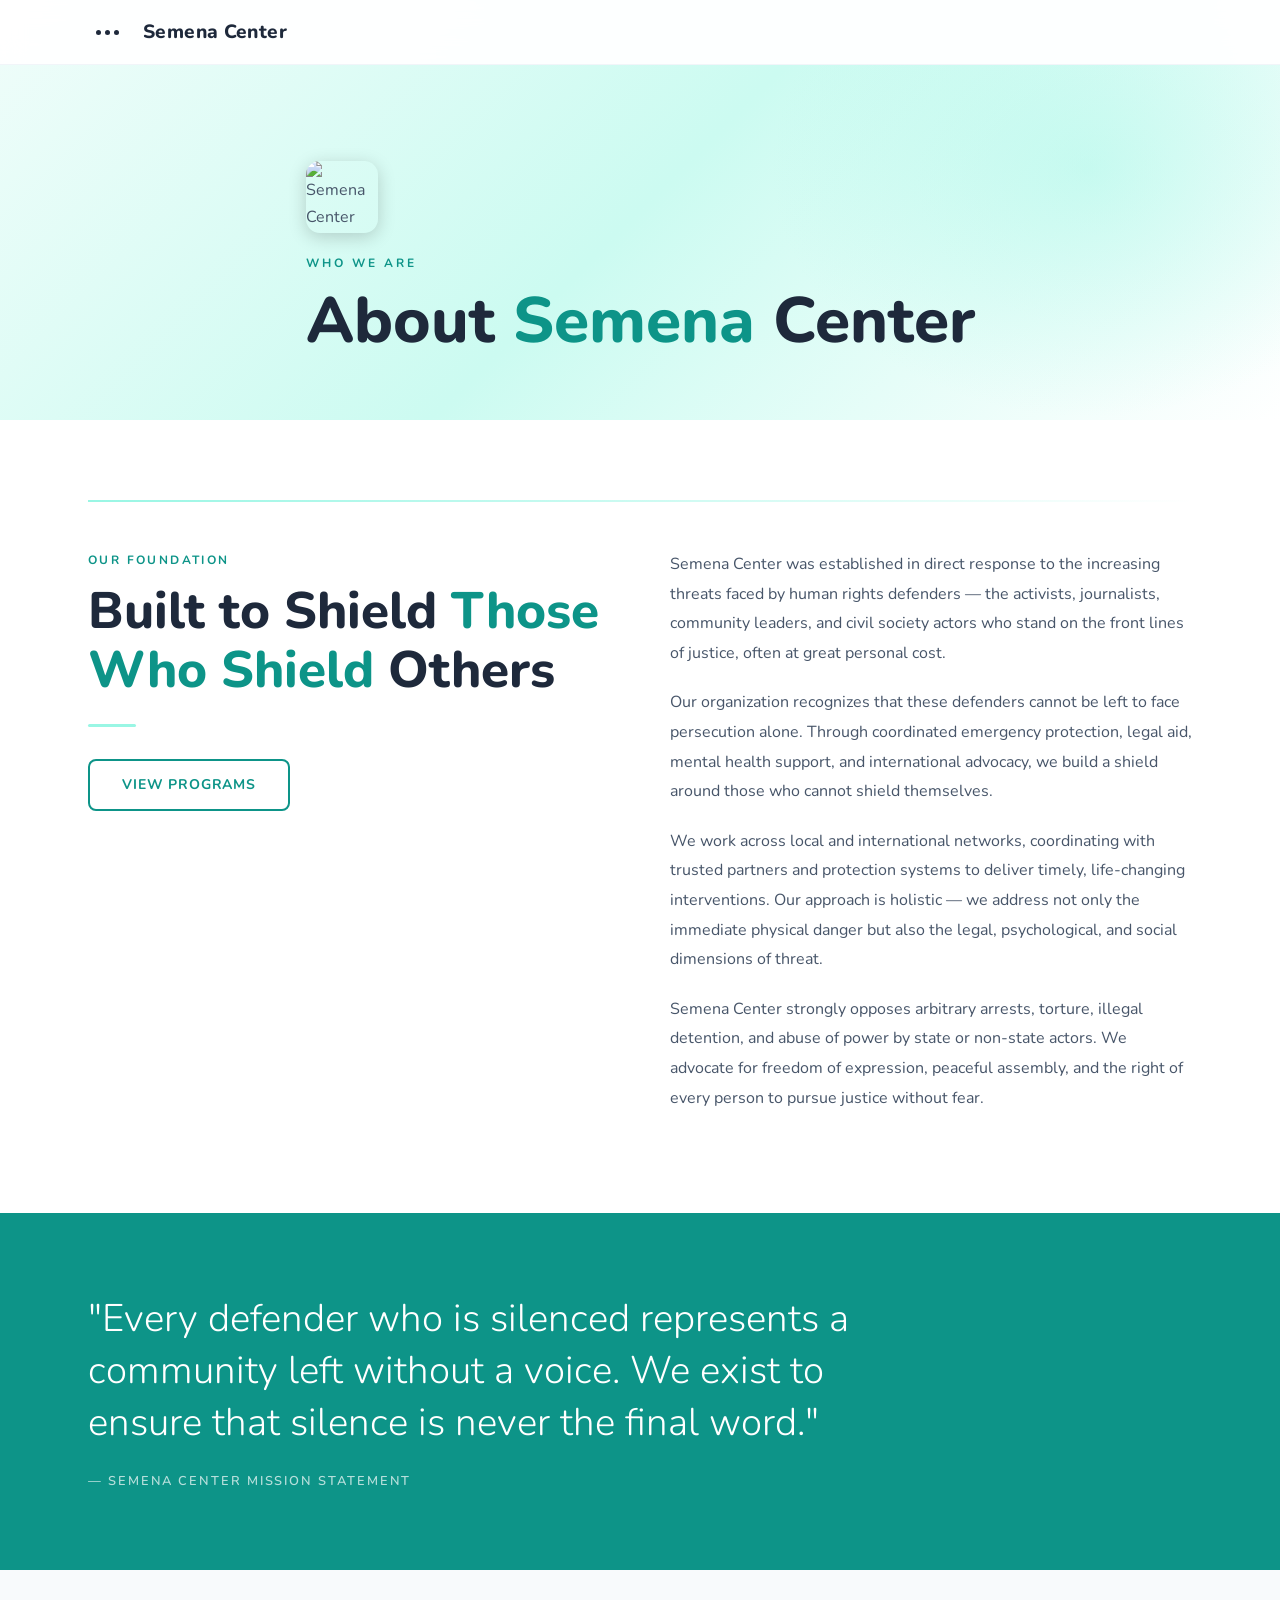
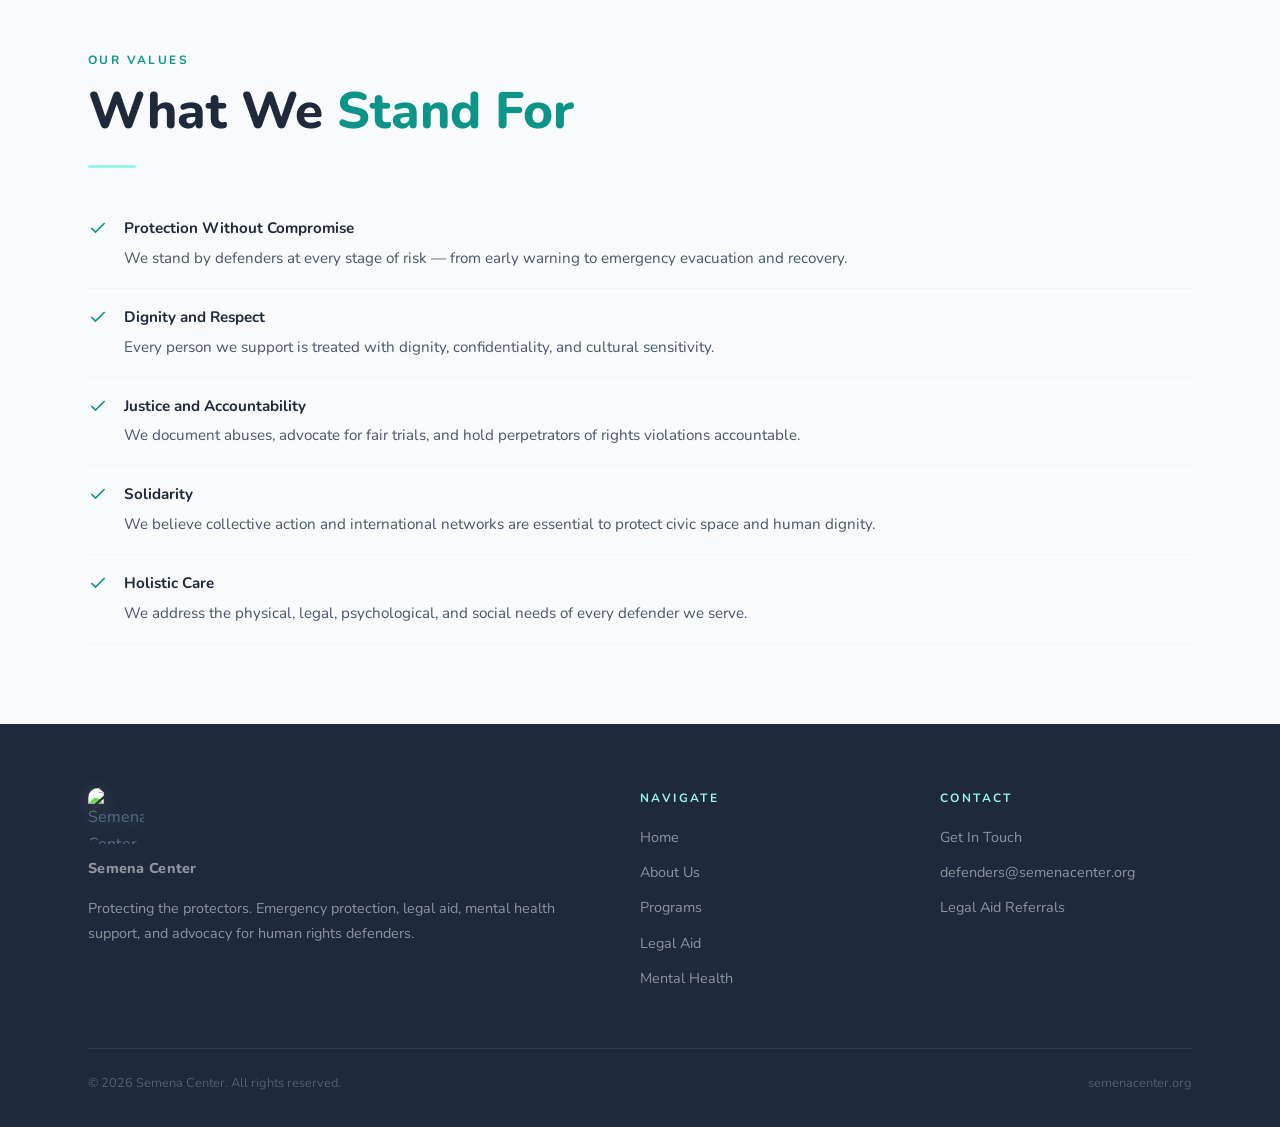
==== about.html @ 400e8d73 "Update about.html" ====
<!DOCTYPE html>
<html lang="en">
<head>
<meta charset="UTF-8">
<link rel="icon" type="image/png" href="https://i.imgur.com/BKlu14l.png">
<meta property="og:image" content="https://i.imgur.com/2WWdj3t.jpeg">
<meta property="og:image:width" content="1200">
<meta property="og:image:height" content="630">
<meta property="og:title" content="About Us — Semena Center">
<meta property="og:description" content="Learn about Semena Center's mission to protect human rights defenders through emergency response, legal aid, and advocacy.">
<meta name="twitter:card" content="summary_large_image">
<meta name="twitter:image" content="https://i.imgur.com/2WWdj3t.jpeg">
<meta name="viewport" content="width=device-width, initial-scale=1.0">
<title>About Us — Semena Center</title>
<meta name="description" content="Learn about Semena Center's mission to protect human rights defenders through emergency response, legal aid, and advocacy.">
<link rel="preconnect" href="https://fonts.googleapis.com">
<link rel="preconnect" href="https://fonts.gstatic.com" crossorigin>
<link href="https://fonts.googleapis.com/css2?family=Nunito:wght@300;400;500;600;700;800&display=swap" rel="stylesheet">
<style>
/* ========================================
   SEMENA CENTER — White & Aqua Theme
   Minimalist NGO Design
   ======================================== */

/* VARIABLES */
:root {
  --aqua: #0D9488;
  --aqua-light: #CCFBF1;
  --aqua-50: #F0FDFA;
  --aqua-100: #CCFBF1;
  --aqua-200: #99F6E4;
  --aqua-600: #0D9488;
  --aqua-700: #0F766E;
  --aqua-800: #115E59;
  --green: #059669;
  --text-dark: #1E293B;
  --text-body: #475569;
  --text-muted: #94A3B8;
  --white: #FFFFFF;
  --bg-light: #F8FAFC;
  --bg-section: #F1F5F9;
  --border: #E2E8F0;
  --border-light: #F1F5F9;
  --shadow-sm: 0 1px 2px rgba(0,0,0,0.05);
  --shadow-md: 0 4px 6px -1px rgba(0,0,0,0.07), 0 2px 4px -2px rgba(0,0,0,0.05);
  --shadow-lg: 0 10px 15px -3px rgba(0,0,0,0.08), 0 4px 6px -4px rgba(0,0,0,0.05);
  --radius: 12px;
  --radius-lg: 16px;
  --max-width: 1200px;
}

/* RESET */
*, *::before, *::after { margin: 0; padding: 0; box-sizing: border-box; }
html { scroll-behavior: smooth; }
body {
  background: var(--white);
  color: var(--text-body);
  font-family: 'Nunito', sans-serif;
  overflow-x: hidden;
  line-height: 1.7;
  -webkit-font-smoothing: antialiased;
  -moz-osx-font-smoothing: grayscale;
}
img { max-width: 100%; display: block; }
a { color: var(--aqua); text-decoration: none; transition: color 0.3s; }
a:hover { color: var(--aqua-700); }
ul { list-style: none; }

/* UTILITY */
.container { max-width: var(--max-width); margin: 0 auto; padding: 0 clamp(20px, 5vw, 48px); }
.section-label {
  font-size: 0.75rem;
  letter-spacing: 0.2em;
  text-transform: uppercase;
  color: var(--aqua);
  font-weight: 700;
  margin-bottom: 12px;
}
.section-title {
  font-size: clamp(2rem, 4vw, 3.2rem);
  font-weight: 800;
  line-height: 1.15;
  color: var(--text-dark);
  margin-bottom: 24px;
}
.section-title em {
  font-style: normal;
  color: var(--aqua);
}
.divider {
  width: 48px;
  height: 3px;
  background: var(--aqua-200);
  border-radius: 2px;
  margin-bottom: 32px;
}
.body-text {
  font-size: 1rem;
  color: var(--text-body);
  line-height: 1.85;
  margin-bottom: 20px;
}
.btn-primary {
  display: inline-block;
  padding: 12px 32px;
  border: 2px solid var(--aqua);
  color: var(--aqua);
  font-family: 'Nunito', sans-serif;
  font-size: 0.875rem;
  font-weight: 700;
  letter-spacing: 0.06em;
  text-transform: uppercase;
  border-radius: 8px;
  transition: all 0.3s ease;
  cursor: pointer;
  background: transparent;
}
.btn-primary:hover {
  background: var(--aqua);
  color: var(--white);
}
.btn-primary.btn-filled {
  background: var(--aqua);
  color: var(--white);
}
.btn-primary.btn-filled:hover {
  background: var(--aqua-700);
  border-color: var(--aqua-700);
}

/* ========================================
   NAVIGATION
   ======================================== */
nav {
  position: fixed;
  top: 0;
  left: 0;
  right: 0;
  z-index: 1000;
  background: rgba(255,255,255,0.95);
  backdrop-filter: blur(12px);
  -webkit-backdrop-filter: blur(12px);
  border-bottom: 1px solid var(--border-light);
  transition: box-shadow 0.3s;
}
nav.scrolled {
  box-shadow: var(--shadow-md);
}
.nav-inner {
  max-width: var(--max-width);
  margin: 0 auto;
  padding: 0 clamp(16px, 4vw, 48px);
  height: 64px;
  display: flex;
  align-items: center;
  gap: 16px;
}
.nav-logo {
  display: flex;
  align-items: center;
  text-decoration: none;
}
.logo-text {
  font-size: 1.2rem;
  font-weight: 800;
  color: var(--text-dark);
  letter-spacing: 0.02em;
}
.nav-spacer { flex: 1; }

/* HAMBURGER — 3 smaller dots on the left */
.hamburger {
  display: flex;
  align-items: center;
  gap: 4px;
  background: none;
  border: none;
  padding: 8px;
  cursor: pointer;
  order: -1;
}
.hamburger span {
  width: 5px;
  height: 5px;
  background: var(--text-dark);
  border-radius: 50%;
  display: block;
  transition: all 0.3s ease;
}
.hamburger:hover span { background: var(--aqua); }
.hamburger.active span:nth-child(1) { transform: translateY(9px); background: var(--aqua); }
.hamburger.active span:nth-child(2) { opacity: 0; }
.hamburger.active span:nth-child(3) { transform: translateY(-9px); background: var(--aqua); }

/* NAV DROPDOWN */
.nav-dropdown {
  position: fixed;
  top: 0;
  left: 0;
  right: 0;
  bottom: 0;
  background: rgba(255,255,255,0.98);
  backdrop-filter: blur(20px);
  z-index: 999;
  display: flex;
  flex-direction: column;
  align-items: center;
  justify-content: center;
  opacity: 0;
  pointer-events: none;
  transition: opacity 0.4s ease;
}
.nav-dropdown.open {
  opacity: 1;
  pointer-events: all;
}
.nav-close {
  position: absolute;
  top: 20px;
  right: 24px;
  background: none;
  border: none;
  color: var(--text-dark);
  cursor: pointer;
  padding: 8px;
}
.nav-close:hover { color: var(--aqua); }
.nav-dropdown ul { text-align: center; }
.nav-dropdown ul li {
  opacity: 0;
  transform: translateY(20px);
  transition: opacity 0.4s ease, transform 0.4s ease;
}
.nav-dropdown.open ul li:nth-child(1) { opacity:1; transform:translateY(0); transition-delay:0.1s; }
.nav-dropdown.open ul li:nth-child(2) { opacity:1; transform:translateY(0); transition-delay:0.15s; }
.nav-dropdown.open ul li:nth-child(3) { opacity:1; transform:translateY(0); transition-delay:0.2s; }
.nav-dropdown.open ul li:nth-child(4) { opacity:1; transform:translateY(0); transition-delay:0.25s; }
.nav-dropdown.open ul li:nth-child(5) { opacity:1; transform:translateY(0); transition-delay:0.3s; }
.nav-dropdown.open ul li:nth-child(6) { opacity:1; transform:translateY(0); transition-delay:0.35s; }
.nav-dropdown ul li a {
  font-size: clamp(1.8rem, 5vw, 3.2rem);
  font-weight: 700;
  color: var(--text-dark);
  text-decoration: none;
  display: block;
  padding: 10px 0;
  transition: color 0.3s;
}
.nav-dropdown ul li a:hover { color: var(--aqua); }

/* ========================================
   HERO
   ======================================== */
.hero {
  position: relative;
  width: 100%;
  min-height: 100vh;
  display: flex;
  align-items: center;
  background: linear-gradient(135deg, var(--aqua-50) 0%, var(--white) 40%, var(--aqua-100) 100%);
  overflow: hidden;
  padding-top: 64px;
}
.hero-bg {
  position: absolute;
  top: -10%;
  right: -5%;
  width: 60%;
  height: 80%;
  background: radial-gradient(ellipse at center, var(--aqua-200) 0%, transparent 70%);
  opacity: 0.5;
  border-radius: 50%;
}
.hero-content {
  position: relative;
  z-index: 2;
  max-width: 640px;
  padding: 80px 0 80px 0;
  margin-left: clamp(20px, 8vw, 10%);
}
.hero-eyebrow {
  font-size: 0.75rem;
  letter-spacing: 0.25em;
  text-transform: uppercase;
  color: var(--aqua);
  font-weight: 700;
  margin-bottom: 20px;
}
.hero-title {
  font-size: clamp(2.5rem, 5.5vw, 4.2rem);
  font-weight: 800;
  line-height: 1.1;
  color: var(--text-dark);
  margin-bottom: 24px;
}
.hero-title em {
  font-style: normal;
  color: var(--aqua);
}
.hero-sub {
  font-size: 1.1rem;
  color: var(--text-body);
  line-height: 1.75;
  margin-bottom: 40px;
  max-width: 520px;
}

/* ========================================
   ABOUT STRIP
   ======================================== */
.about-strip {
  padding: 100px 0;
  background: var(--white);
}
.about-grid {
  display: grid;
  grid-template-columns: 1fr 1fr;
  gap: 60px;
  align-items: start;
}
.about-left .section-title { margin-bottom: 16px; }

/* ========================================
   IMPACT BAR
   ======================================== */
.impact-bar {
  padding: 64px 0;
  background: var(--aqua);
}
.impact-grid {
  display: grid;
  grid-template-columns: repeat(4, 1fr);
  gap: 32px;
  text-align: center;
}
.impact-stat .num {
  font-size: clamp(2.5rem, 4vw, 3.5rem);
  font-weight: 800;
  color: var(--white);
  line-height: 1;
}
.impact-stat .lbl {
  font-size: 0.8rem;
  letter-spacing: 0.1em;
  text-transform: uppercase;
  color: rgba(255,255,255,0.8);
  margin-top: 8px;
  font-weight: 600;
}

/* ========================================
   PILLARS GRID
   ======================================== */
.pillars {
  padding: 100px 0;
  background: var(--bg-light);
}
.pillars-header { margin-bottom: 48px; }
.pillars-grid {
  display: grid;
  grid-template-columns: repeat(auto-fill, minmax(320px, 1fr));
  gap: 24px;
}
.pillar-card {
  padding: 36px 32px;
  background: var(--white);
  border-radius: var(--radius-lg);
  border: 1px solid var(--border-light);
  transition: all 0.3s ease;
}
.pillar-card:hover {
  border-color: var(--aqua-200);
  box-shadow: var(--shadow-lg);
  transform: translateY(-2px);
}
.pillar-icon {
  margin-bottom: 20px;
  color: var(--aqua);
}
.pillar-card h3 {
  font-size: 1.2rem;
  font-weight: 700;
  color: var(--text-dark);
  margin-bottom: 12px;
}
.pillar-card p {
  font-size: 0.95rem;
  color: var(--text-body);
  line-height: 1.7;
  margin-bottom: 20px;
}
.pillar-card a {
  font-size: 0.85rem;
  font-weight: 700;
  color: var(--aqua);
  text-decoration: none;
  transition: color 0.3s;
}
.pillar-card a:hover { color: var(--aqua-700); }

/* ========================================
   CTA BAND
   ======================================== */
.cta-band {
  padding: 100px 0;
  background: var(--aqua-50);
  text-align: center;
}
.cta-band h2 {
  font-size: clamp(2rem, 4vw, 3.2rem);
  font-weight: 800;
  color: var(--text-dark);
  margin-bottom: 16px;
  line-height: 1.15;
}
.cta-band h2 em {
  font-style: normal;
  color: var(--aqua);
}
.cta-band p {
  font-size: 1.05rem;
  color: var(--text-body);
  max-width: 560px;
  margin: 0 auto 36px;
  line-height: 1.75;
}
.cta-buttons {
  display: flex;
  gap: 16px;
  justify-content: center;
  flex-wrap: wrap;
}

/* ========================================
   FOOTER
   ======================================== */
footer {
  background: var(--text-dark);
  padding: 64px 0 32px;
}
.footer-grid {
  display: grid;
  grid-template-columns: 2fr 1fr 1fr;
  gap: 48px;
  margin-bottom: 48px;
}
.footer-logo-text {
  font-size: 1.1rem;
  font-weight: 800;
  color: var(--white);
  letter-spacing: 0.02em;
  margin-bottom: 16px;
}
.footer-brand p {
  font-size: 0.9rem;
  color: rgba(255,255,255,0.5);
  line-height: 1.7;
}
footer h4 {
  font-size: 0.75rem;
  letter-spacing: 0.2em;
  text-transform: uppercase;
  color: var(--aqua-200);
  font-weight: 700;
  margin-bottom: 16px;
}
footer ul li { margin-bottom: 8px; }
footer ul li a {
  font-size: 0.9rem;
  color: rgba(255,255,255,0.5);
  text-decoration: none;
  transition: color 0.3s;
}
footer ul li a:hover { color: var(--white); }
.footer-bottom {
  border-top: 1px solid rgba(255,255,255,0.08);
  padding-top: 24px;
  display: flex;
  justify-content: space-between;
  font-size: 0.8rem;
  color: rgba(255,255,255,0.25);
}

/* ========================================
   PAGE HERO (subpages)
   ======================================== */
.page-hero {
  position: relative;
  min-height: 420px;
  display: flex;
  align-items: flex-end;
  padding: 120px 0 64px;
  background: linear-gradient(135deg, var(--aqua-50) 0%, var(--aqua-100) 50%, var(--white) 100%);
  overflow: hidden;
}
.page-hero::after {
  content: '';
  position: absolute;
  top: -20%;
  right: -10%;
  width: 50%;
  height: 120%;
  background: radial-gradient(ellipse at center, var(--aqua-200) 0%, transparent 70%);
  opacity: 0.4;
  border-radius: 50%;
  pointer-events: none;
}
.page-hero-content {
  position: relative;
  z-index: 2;
}
.page-eyebrow {
  font-size: 0.75rem;
  letter-spacing: 0.25em;
  text-transform: uppercase;
  color: var(--aqua);
  font-weight: 700;
  margin-bottom: 12px;
}
.page-hero h1 {
  font-size: clamp(2.4rem, 5vw, 4rem);
  font-weight: 800;
  line-height: 1.1;
  color: var(--text-dark);
}
.page-hero h1 em {
  font-style: normal;
  color: var(--aqua);
}

/* ========================================
   CONTENT PAGES COMMON
   ======================================== */
.content-pad {
  padding: 80px 0;
}
.two-col {
  display: grid;
  grid-template-columns: 1fr 1fr;
  gap: 60px;
  align-items: start;
}
.sticky-title {
  position: sticky;
  top: 96px;
}

/* VALUES LIST */
.value-list { margin-top: 24px; }
.value-list li {
  padding: 16px 0;
  border-bottom: 1px solid var(--border-light);
  display: flex;
  align-items: flex-start;
  gap: 16px;
  font-size: 0.95rem;
  color: var(--text-body);
}
.value-list li svg {
  flex-shrink: 0;
  color: var(--aqua);
  margin-top: 2px;
}
.value-list li strong {
  color: var(--text-dark);
  display: block;
  margin-bottom: 4px;
  font-weight: 700;
}

/* MISSION BAND */
.mission-band {
  background: var(--aqua);
  padding: 80px 0;
  position: relative;
  overflow: hidden;
}
.mission-band blockquote {
  font-size: clamp(1.5rem, 3vw, 2.4rem);
  font-weight: 300;
  line-height: 1.35;
  color: var(--white);
  max-width: 800px;
  position: relative;
  z-index: 1;
}
.mission-band cite {
  display: block;
  font-size: 0.8rem;
  letter-spacing: 0.15em;
  text-transform: uppercase;
  color: rgba(255,255,255,0.7);
  margin-top: 24px;
  font-style: normal;
  font-weight: 600;
}

/* AQUA LINE (replaces fire-line) */
.aqua-line {
  width: 100%;
  height: 2px;
  background: linear-gradient(to right, var(--aqua-200), transparent);
  margin-bottom: 48px;
}

/* ========================================
   PROGRAM BLOCKS
   ======================================== */
.programs-intro {
  padding: 80px 0 40px;
}
.programs-intro p {
  font-size: 1.05rem;
  color: var(--text-body);
  line-height: 1.85;
  max-width: 700px;
}
.program-block {
  display: grid;
  grid-template-columns: 1fr 1fr;
  min-height: 480px;
}
.program-block:nth-child(even) { direction: rtl; }
.program-block:nth-child(even) > * { direction: ltr; }
.program-image {
  position: relative;
  overflow: hidden;
  background: var(--aqua-100);
}
.program-image img {
  width: 100%;
  height: 100%;
  object-fit: cover;
  transition: transform 0.6s ease;
}
.program-block:hover .program-image img { transform: scale(1.03); }
.program-content {
  background: var(--white);
  padding: 60px;
  display: flex;
  flex-direction: column;
  justify-content: center;
  border: 1px solid var(--border-light);
}
.prog-num {
  font-size: 4rem;
  font-weight: 800;
  color: var(--aqua-100);
  line-height: 1;
  margin-bottom: 8px;
}
.program-content h2 {
  font-size: 1.8rem;
  font-weight: 800;
  color: var(--text-dark);
  margin-bottom: 16px;
}
.program-content p {
  font-size: 0.95rem;
  color: var(--text-body);
  line-height: 1.75;
  margin-bottom: 20px;
}
.service-list { margin-bottom: 24px; }
.service-list li {
  padding: 8px 0;
  border-bottom: 1px solid var(--border-light);
  font-size: 0.9rem;
  color: var(--text-body);
  display: flex;
  align-items: center;
  gap: 10px;
}
.service-list li svg { color: var(--aqua); flex-shrink: 0; }

/* ========================================
   MENTAL HEALTH CARDS
   ======================================== */
.mh-pillars {
  background: var(--bg-light);
  padding: 80px 0;
}
.mh-grid {
  display: grid;
  grid-template-columns: repeat(auto-fill, minmax(260px, 1fr));
  gap: 20px;
  margin-top: 48px;
}
.mh-card {
  background: var(--white);
  padding: 36px 28px;
  border-radius: var(--radius);
  border: 1px solid var(--border-light);
  transition: all 0.3s;
}
.mh-card:hover {
  border-color: var(--aqua-200);
  box-shadow: var(--shadow-md);
}
.mh-card .icon {
  color: var(--aqua);
  margin-bottom: 20px;
}
.mh-card h3 {
  font-size: 1.15rem;
  font-weight: 700;
  color: var(--text-dark);
  margin-bottom: 10px;
}
.mh-card p {
  font-size: 0.9rem;
  color: var(--text-body);
  line-height: 1.7;
}

/* ========================================
   LEGAL AID SERVICE CARDS
   ======================================== */
.services-grid {
  display: grid;
  grid-template-columns: repeat(auto-fill, minmax(280px, 1fr));
  gap: 20px;
  margin-top: 48px;
}
.service-card {
  background: var(--white);
  padding: 36px 28px;
  border-radius: var(--radius);
  border-left: 3px solid transparent;
  transition: all 0.3s;
}
.service-card:hover {
  border-left-color: var(--aqua);
  box-shadow: var(--shadow-md);
}
.service-card .icon {
  color: var(--aqua);
  margin-bottom: 20px;
}
.service-card h3 {
  font-size: 1.15rem;
  font-weight: 700;
  color: var(--text-dark);
  margin-bottom: 10px;
}
.service-card p {
  font-size: 0.9rem;
  color: var(--text-body);
  line-height: 1.7;
}

/* PROCESS STEPS */
.process-section {
  background: var(--bg-light);
  padding: 80px 0;
}
.process-steps {
  display: grid;
  grid-template-columns: repeat(4, 1fr);
  gap: 24px;
  margin-top: 48px;
}
.step {
  position: relative;
  padding-top: 40px;
}
.step::before {
  content: attr(data-step);
  position: absolute;
  top: 0;
  left: 0;
  font-size: 3rem;
  font-weight: 800;
  color: var(--aqua-100);
  line-height: 1;
}
.step h4 {
  font-size: 1.1rem;
  font-weight: 700;
  color: var(--text-dark);
  margin-bottom: 8px;
}
.step p {
  font-size: 0.9rem;
  color: var(--text-body);
  line-height: 1.7;
}

/* ========================================
   CONTACT PAGE
   ======================================== */
.contact-main {
  display: grid;
  grid-template-columns: 1fr 1fr;
  min-height: 70vh;
}
.contact-info {
  background: var(--aqua-50);
  padding: 80px clamp(24px, 5vw, 72px);
}
.contact-form-side {
  background: var(--white);
  padding: 80px clamp(24px, 5vw, 72px);
  border-left: 1px solid var(--border);
}
.info-item { margin-bottom: 36px; }
.info-item .label {
  font-size: 0.72rem;
  letter-spacing: 0.2em;
  text-transform: uppercase;
  color: var(--aqua);
  font-weight: 700;
  margin-bottom: 6px;
}
.info-item .value {
  font-size: 1.2rem;
  font-weight: 700;
  color: var(--text-dark);
}
.info-item p {
  font-size: 0.9rem;
  color: var(--text-muted);
  line-height: 1.7;
  margin-top: 6px;
}

/* FORM */
.form-group { margin-bottom: 24px; }
.form-group label {
  display: block;
  font-size: 0.8rem;
  letter-spacing: 0.1em;
  text-transform: uppercase;
  color: var(--text-muted);
  font-weight: 700;
  margin-bottom: 8px;
}
.form-group input,
.form-group select,
.form-group textarea {
  width: 100%;
  background: var(--bg-light);
  border: 1px solid var(--border);
  border-radius: 8px;
  padding: 12px 16px;
  color: var(--text-dark);
  font-family: 'Nunito', sans-serif;
  font-size: 0.95rem;
  outline: none;
  transition: border-color 0.3s, box-shadow 0.3s;
  -webkit-appearance: none;
}
.form-group input:focus,
.form-group select:focus,
.form-group textarea:focus {
  border-color: var(--aqua);
  box-shadow: 0 0 0 3px var(--aqua-100);
}
.form-group textarea {
  resize: vertical;
  min-height: 120px;
}
.form-group input::placeholder,
.form-group textarea::placeholder {
  color: var(--text-muted);
}
.btn-submit {
  width: 100%;
  padding: 16px;
  background: var(--aqua);
  color: var(--white);
  font-family: 'Nunito', sans-serif;
  font-size: 0.9rem;
  font-weight: 700;
  letter-spacing: 0.1em;
  text-transform: uppercase;
  border: none;
  border-radius: 8px;
  cursor: pointer;
  transition: background 0.3s;
}
.btn-submit:hover {
  background: var(--aqua-700);
}

/* ========================================
   REVEAL ANIMATIONS
   ======================================== */
.js-loaded .reveal {
  opacity: 0;
  transform: translateY(24px);
  transition: opacity 0.7s cubic-bezier(0.23,1,0.32,1), transform 0.7s cubic-bezier(0.23,1,0.32,1);
}
.js-loaded .reveal.in {
  opacity: 1;
  transform: translateY(0);
}

/* ========================================
   RESPONSIVE
   ======================================== */
@media (max-width: 1024px) {
  .pillars-grid { grid-template-columns: repeat(auto-fill, minmax(280px, 1fr)); }
  .process-steps { grid-template-columns: repeat(2, 1fr); }
}

@media (max-width: 768px) {
  .nav-inner { padding: 0 16px; }

  .hero-content {
    margin-left: 0;
    padding: 60px 0;
  }
  .hero-bg { width: 100%; height: 60%; top: -5%; right: 0; }

  .about-grid { grid-template-columns: 1fr; gap: 32px; }
  .impact-grid { grid-template-columns: repeat(2, 1fr); gap: 24px; }
  .two-col { grid-template-columns: 1fr; gap: 32px; }
  .footer-grid { grid-template-columns: 1fr; gap: 32px; }

  .program-block { grid-template-columns: 1fr; }
  .program-block:nth-child(even) { direction: ltr; }
  .program-image { min-height: 240px; }
  .program-content { padding: 40px 24px; }

  .contact-main { grid-template-columns: 1fr; }
  .contact-form-side { border-left: none; border-top: 1px solid var(--border); }

  .process-steps { grid-template-columns: 1fr; }
  .cta-buttons { flex-direction: column; align-items: center; }
}

@media (max-width: 480px) {
  .hero-title { font-size: 2rem; }
  .section-title { font-size: 1.6rem; }
  .impact-grid { grid-template-columns: 1fr 1fr; }
  .pillars-grid { grid-template-columns: 1fr; }
}

/* ========================================
   LOGO IMAGES
   ======================================== */

/* Hero logo — top of hero / page-hero */
.hero-logo {
  width: 72px;
  height: 72px;
  object-fit: contain;
  margin-bottom: 20px;
  border-radius: 14px;
  box-shadow: 0 4px 18px rgba(0,0,0,0.18);
}

/* Footer logo — brightened to stand out on dark footer */
.footer-logo-img {
  width: 56px;
  height: 56px;
  object-fit: contain;
  margin-bottom: 12px;
  border-radius: 10px;
  filter: brightness(1.25) drop-shadow(0 2px 8px rgba(255,255,255,0.15));
}
</style>
<script src="https://sites.super.myninja.ai/_assets/ninja-daytona-script.js"></script>
</head>
<body>

<!-- NAV -->
<nav id="mainNav">
  <div class="nav-inner">
    <button class="hamburger" id="hamburger" aria-label="Menu">
      <span></span><span></span><span></span>
    </button>
    <a href="index.html" class="nav-logo">
      <span class="logo-text">Semena Center</span>
    </a>
    <div class="nav-spacer"></div>
  </div>
</nav>

<!-- NAV DROPDOWN -->
<div class="nav-dropdown" id="navDropdown">
  <button class="nav-close" id="navClose" aria-label="Close menu">
    <svg width="24" height="24" viewBox="0 0 24 24" fill="none" stroke="currentColor" stroke-width="2"><line x1="18" y1="6" x2="6" y2="18"/><line x1="6" y1="6" x2="18" y2="18"/></svg>
  </button>
  <ul>
    <li><a href="index.html">Home</a></li>
    <li><a href="about.html">About Us</a></li>
    <li><a href="programs.html">Programs</a></li>
    <li><a href="legal-aid.html">Legal Aid</a></li>
    <li><a href="mental-health.html">Mental Health</a></li>
    <li><a href="contact.html">Contact</a></li>
  </ul>
</div>

<!-- PAGE HERO -->
<section class="page-hero">
  <div class="container">
    <div class="page-hero-content">
      <img src="https://i.imgur.com/BKlu14l.png" alt="Semena Center Logo" class="hero-logo">
      <p class="page-eyebrow">Who We Are</p>
      <h1>About <em>Semena</em> Center</h1>
    </div>
  </div>
</section>

<!-- CONTENT -->
<section class="content-pad">
  <div class="container">
    <div class="aqua-line"></div>
    <div class="two-col reveal">
      <div>
        <p class="section-label">Our Foundation</p>
        <h2 class="section-title">Built to Shield <em>Those Who Shield</em> Others</h2>
        <div class="divider"></div>
        <a href="programs.html" class="btn-primary">View Programs</a>
      </div>
      <div>
        <p class="body-text">Semena Center was established in direct response to the increasing threats faced by human rights defenders — the activists, journalists, community leaders, and civil society actors who stand on the front lines of justice, often at great personal cost.</p>
        <p class="body-text">Our organization recognizes that these defenders cannot be left to face persecution alone. Through coordinated emergency protection, legal aid, mental health support, and international advocacy, we build a shield around those who cannot shield themselves.</p>
        <p class="body-text">We work across local and international networks, coordinating with trusted partners and protection systems to deliver timely, life-changing interventions. Our approach is holistic — we address not only the immediate physical danger but also the legal, psychological, and social dimensions of threat.</p>
        <p class="body-text">Semena Center strongly opposes arbitrary arrests, torture, illegal detention, and abuse of power by state or non-state actors. We advocate for freedom of expression, peaceful assembly, and the right of every person to pursue justice without fear.</p>
      </div>
    </div>
  </div>
</section>

<!-- MISSION BAND -->
<section class="mission-band">
  <div class="container">
    <blockquote>
      "Every defender who is silenced represents a community left without a voice. We exist to ensure that silence is never the final word."
      <cite>— Semena Center Mission Statement</cite>
    </blockquote>
  </div>
</section>

<!-- VALUES -->
<section class="content-pad" style="background: var(--bg-light);">
  <div class="container">
    <div class="reveal">
      <p class="section-label">Our Values</p>
      <h2 class="section-title">What We <em>Stand For</em></h2>
      <div class="divider"></div>
    </div>
    <ul class="value-list reveal">
      <li>
        <svg width="20" height="20" viewBox="0 0 24 24" fill="none" stroke="currentColor" stroke-width="2"><polyline points="20 6 9 17 4 12"/></svg>
        <div><strong>Protection Without Compromise</strong>We stand by defenders at every stage of risk — from early warning to emergency evacuation and recovery.</div>
      </li>
      <li>
        <svg width="20" height="20" viewBox="0 0 24 24" fill="none" stroke="currentColor" stroke-width="2"><polyline points="20 6 9 17 4 12"/></svg>
        <div><strong>Dignity and Respect</strong>Every person we support is treated with dignity, confidentiality, and cultural sensitivity.</div>
      </li>
      <li>
        <svg width="20" height="20" viewBox="0 0 24 24" fill="none" stroke="currentColor" stroke-width="2"><polyline points="20 6 9 17 4 12"/></svg>
        <div><strong>Justice and Accountability</strong>We document abuses, advocate for fair trials, and hold perpetrators of rights violations accountable.</div>
      </li>
      <li>
        <svg width="20" height="20" viewBox="0 0 24 24" fill="none" stroke="currentColor" stroke-width="2"><polyline points="20 6 9 17 4 12"/></svg>
        <div><strong>Solidarity</strong>We believe collective action and international networks are essential to protect civic space and human dignity.</div>
      </li>
      <li>
        <svg width="20" height="20" viewBox="0 0 24 24" fill="none" stroke="currentColor" stroke-width="2"><polyline points="20 6 9 17 4 12"/></svg>
        <div><strong>Holistic Care</strong>We address the physical, legal, psychological, and social needs of every defender we serve.</div>
      </li>
    </ul>
  </div>
</section>

<!-- FOOTER -->
<footer>
  <div class="container">
    <div class="footer-grid">
      <div class="footer-brand">
        <img src="https://i.imgur.com/BKlu14l.png" alt="Semena Center Logo" class="footer-logo-img">
        <p class="footer-logo-text">Semena Center</p>
        <p>Protecting the protectors. Emergency protection, legal aid, mental health support, and advocacy for human rights defenders.</p>
      </div>
      <div>
        <h4>Navigate</h4>
        <ul>
          <li><a href="index.html">Home</a></li>
          <li><a href="about.html">About Us</a></li>
          <li><a href="programs.html">Programs</a></li>
          <li><a href="legal-aid.html">Legal Aid</a></li>
          <li><a href="mental-health.html">Mental Health</a></li>
        </ul>
      </div>
      <div>
        <h4>Contact</h4>
        <ul>
          <li><a href="contact.html">Get In Touch</a></li>
          <li><a href="mailto:defenders@semenacenter.org">defenders@semenacenter.org</a></li>
          <li><a href="contact.html">Legal Aid Referrals</a></li>
        </ul>
      </div>
    </div>
    <div class="footer-bottom">
      <span>&copy; 2026 Semena Center. All rights reserved.</span>
      <span>semenacenter.org</span>
    </div>
  </div>
</footer>

<script>
/* ========================================
   SEMENA CENTER — Main JavaScript
   ======================================== */

// Mark JS as loaded so reveal animations activate
document.documentElement.classList.add('js-loaded');

// NAV SCROLL EFFECT
window.addEventListener('scroll', () => {
  const nav = document.getElementById('mainNav');
  if (nav) {
    nav.classList.toggle('scrolled', window.scrollY > 40);
  }
});

// HAMBURGER MENU
const ham = document.getElementById('hamburger');
const drop = document.getElementById('navDropdown');
const navClose = document.getElementById('navClose');

if (ham && drop) {
  ham.addEventListener('click', (e) => {
    e.stopPropagation();
    toggleMenu();
  });

  if (navClose) {
    navClose.addEventListener('click', (e) => {
      e.stopPropagation();
      closeMenu();
    });
  }

  // Close on escape key
  document.addEventListener('keydown', (e) => {
    if (e.key === 'Escape' && drop.classList.contains('open')) {
      closeMenu();
    }
  });
}

function toggleMenu() {
  ham.classList.toggle('active');
  drop.classList.toggle('open');
  document.body.style.overflow = drop.classList.contains('open') ? 'hidden' : '';
}

function closeMenu() {
  ham.classList.remove('active');
  drop.classList.remove('open');
  document.body.style.overflow = '';
}

// REVEAL ON SCROLL
const revealObserver = new IntersectionObserver((entries) => {
  entries.forEach(e => {
    if (e.isIntersecting) {
      e.target.classList.add('in');
    }
  });
}, { threshold: 0.1 });

document.querySelectorAll('.reveal').forEach(el => revealObserver.observe(el));

// COUNTER ANIMATION
function animateCounter(el, target) {
  let current = 0;
  const duration = 2000;
  const step = target / duration * 16;
  const interval = setInterval(() => {
    current = Math.min(current + step, target);
    el.textContent = Math.round(current);
    if (current >= target) clearInterval(interval);
  }, 16);
}

const counterObserver = new IntersectionObserver((entries) => {
  entries.forEach(e => {
    if (e.isIntersecting) {
      e.target.querySelectorAll('[data-target]').forEach(el => {
        animateCounter(el, +el.dataset.target);
      });
      counterObserver.unobserve(e.target);
    }
  });
}, { threshold: 0.3 });

document.querySelectorAll('.impact-bar').forEach(el => counterObserver.observe(el));

// CONTACT FORM — mailto handler
function handleContactSubmit(event) {
  if (event) event.preventDefault();

  const name = document.getElementById('fName');
  const email = document.getElementById('fEmail');
  const subject = document.getElementById('fSubject');
  const message = document.getElementById('fMessage');

  if (!name || !email || !message) return;

  if (!name.value.trim() || !email.value.trim() || !message.value.trim()) {
    alert('Please fill in all required fields.');
    return;
  }

  const mailSubject = subject && subject.value ? subject.value : 'General Inquiry';
  const mailBody = `Name: ${name.value}\nEmail: ${email.value}\n\n${message.value}`;
  const mailtoLink = `mailto:info@semenacenter.org?subject=${encodeURIComponent(mailSubject)}&body=${encodeURIComponent(mailBody)}`;

  window.location.href = mailtoLink;
}
</script>
</body>
</html>
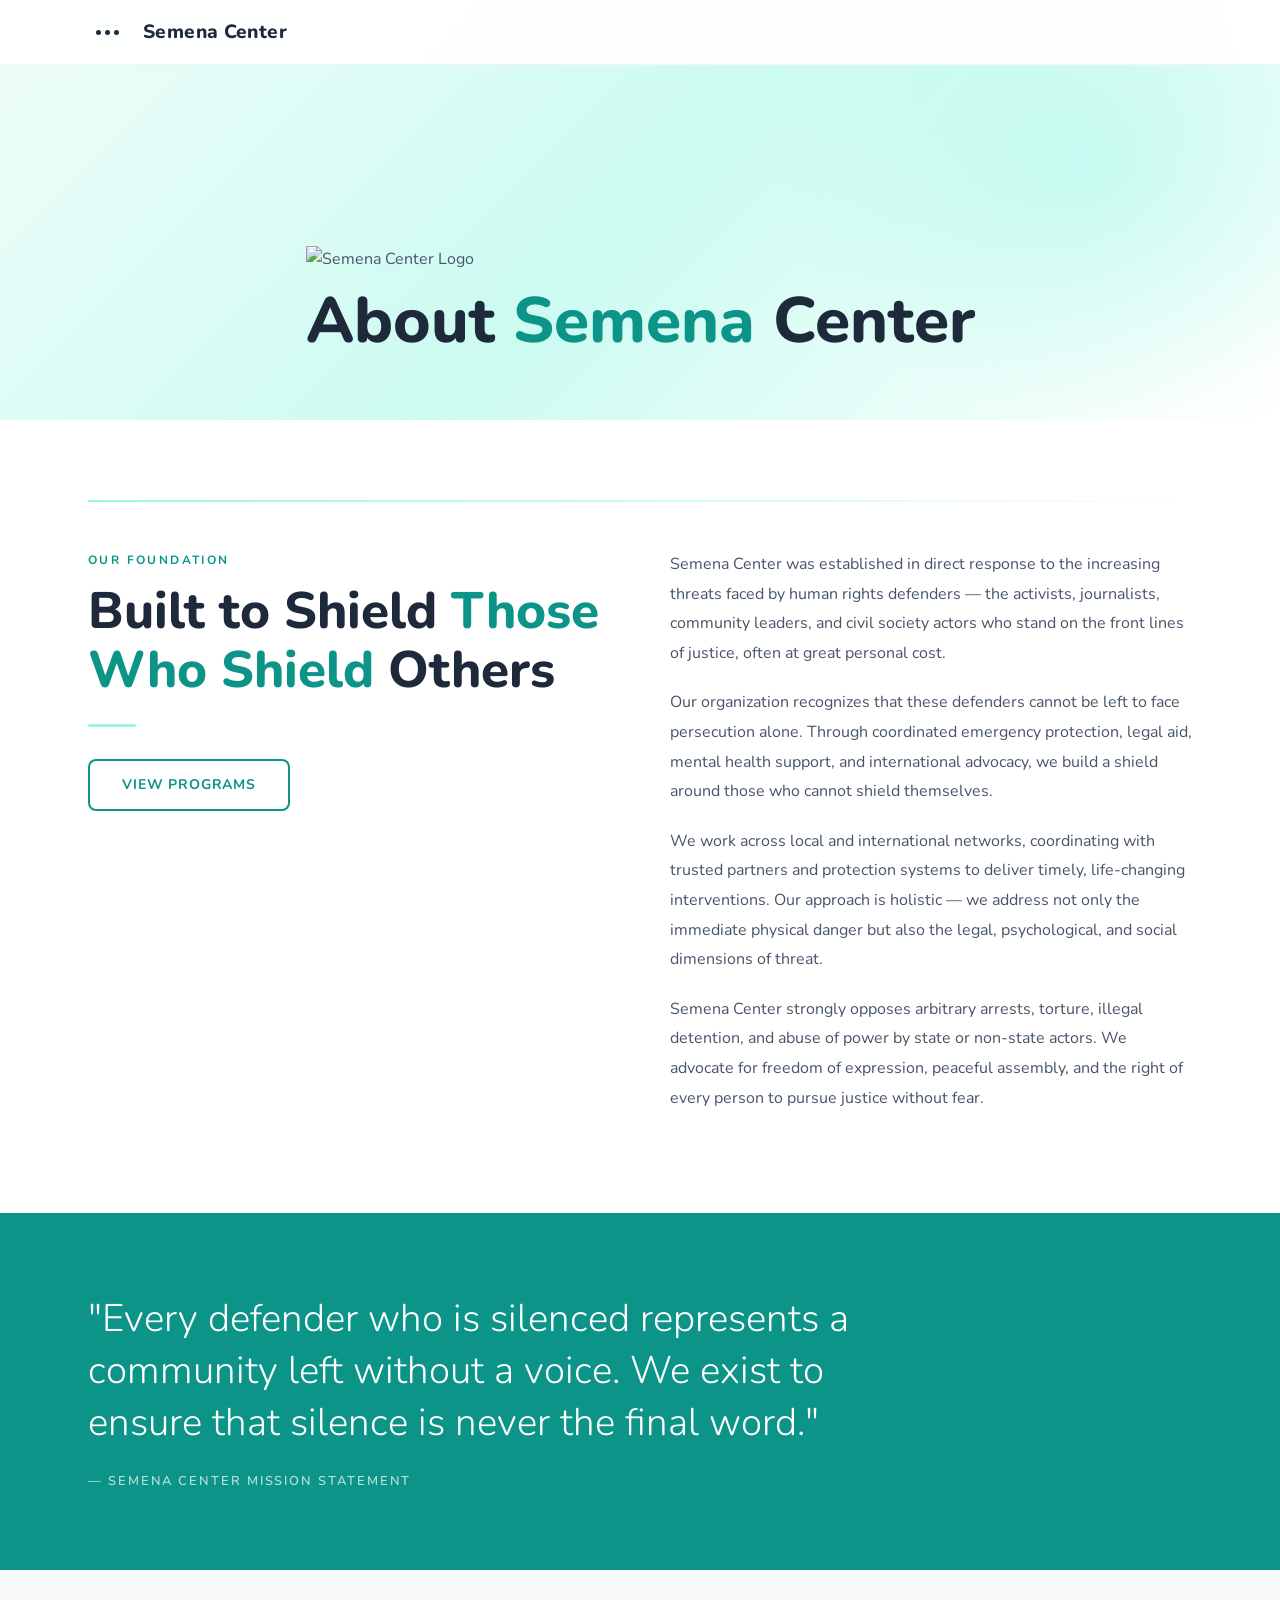
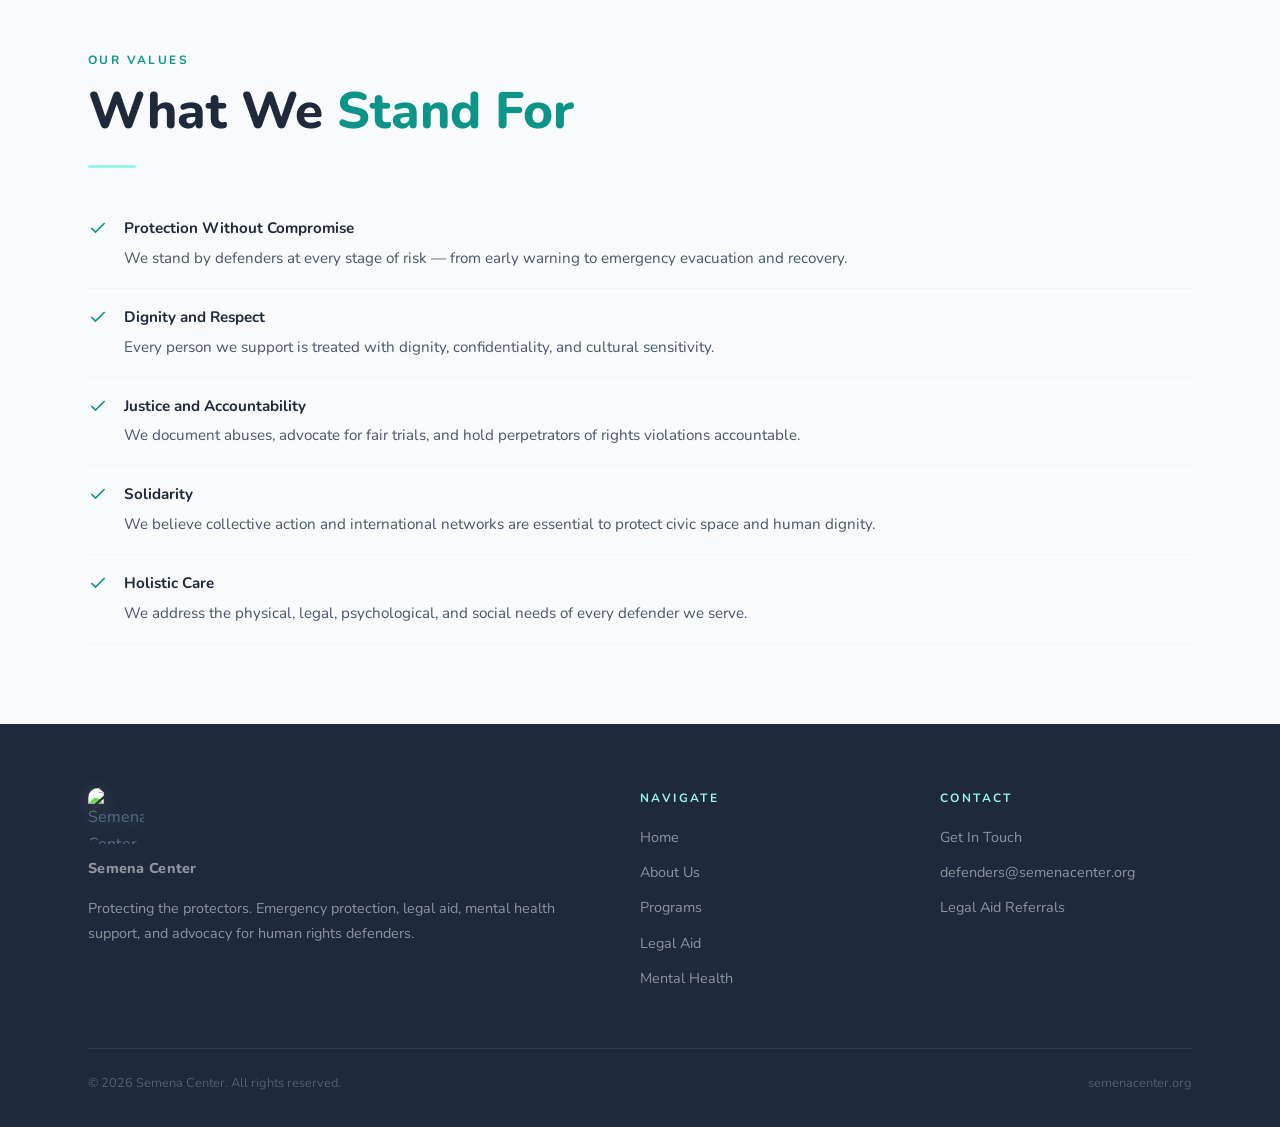
==== commit 750e0e7e: "Update about.html" ====
--- a/about.html
+++ b/about.html
@@ -939,17 +939,7 @@
 
 /* ========================================
    LOGO IMAGES
-   ======================================== */
-
-/* Hero logo — top of hero / page-hero */
-.hero-logo {
-  width: 72px;
-  height: 72px;
-  object-fit: contain;
-  margin-bottom: 20px;
-  border-radius: 14px;
-  box-shadow: 0 4px 18px rgba(0,0,0,0.18);
-}
+   ========================================
 
 /* Footer logo — brightened to stand out on dark footer */
 .footer-logo-img {
@@ -998,7 +988,7 @@
   <div class="container">
     <div class="page-hero-content">
       <img src="https://i.imgur.com/BKlu14l.png" alt="Semena Center Logo" class="hero-logo">
-      <p class="page-eyebrow">Who We Are</p>
+      <p class="page-eyebrow"></p>
       <h1>About <em>Semena</em> Center</h1>
     </div>
   </div>
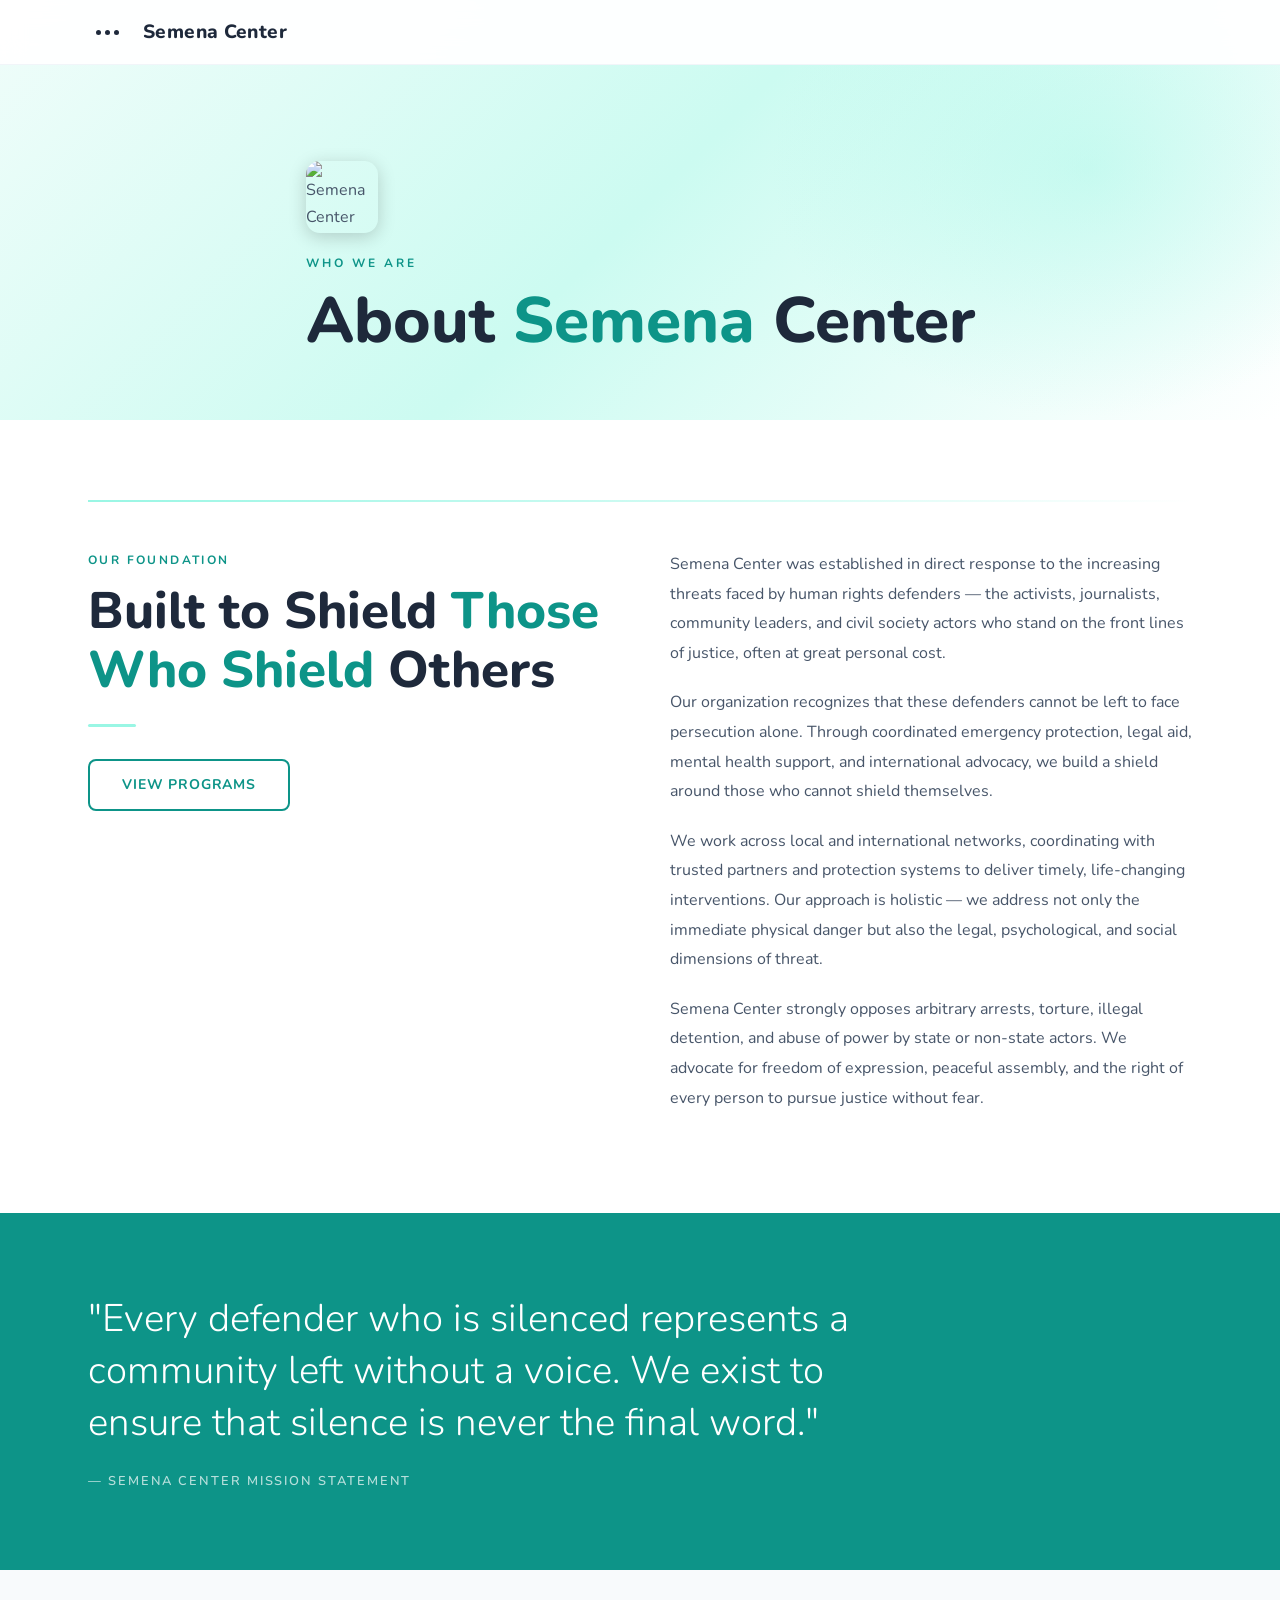
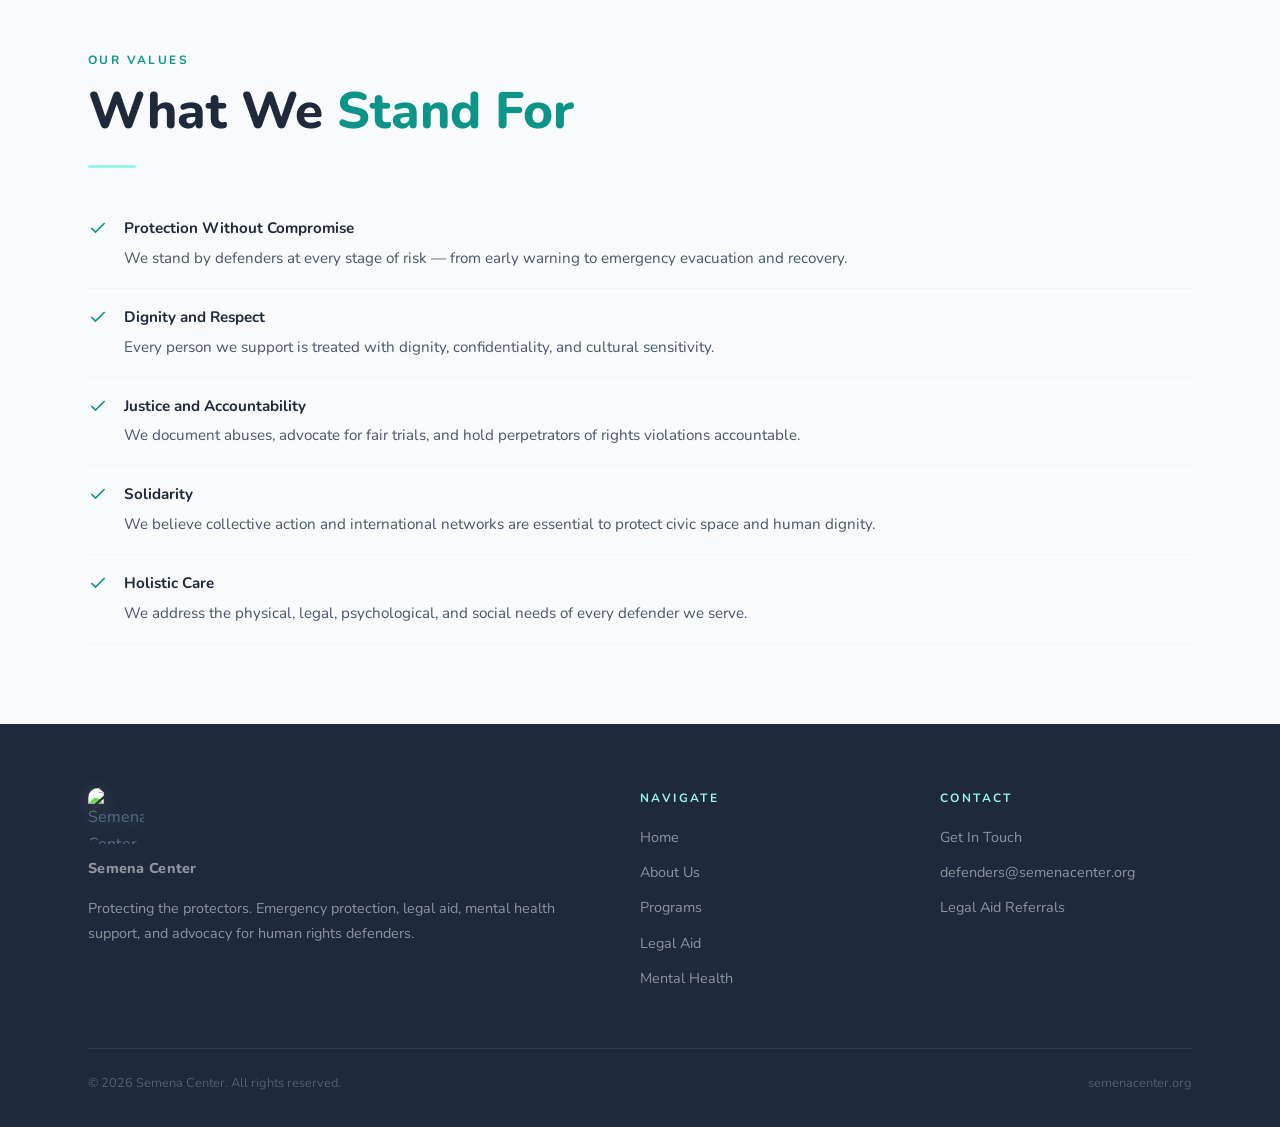
==== commit e263f6ee: "Update about.html" ====
--- a/about.html
+++ b/about.html
@@ -939,7 +939,17 @@
 
 /* ========================================
    LOGO IMAGES
-   ========================================
+   ======================================== */
+
+/* Hero logo — top of hero / page-hero */
+.hero-logo {
+  width: 72px;
+  height: 72px;
+  object-fit: contain;
+  margin-bottom: 20px;
+  border-radius: 14px;
+  box-shadow: 0 4px 18px rgba(0,0,0,0.18);
+}
 
 /* Footer logo — brightened to stand out on dark footer */
 .footer-logo-img {
@@ -988,7 +998,7 @@
   <div class="container">
     <div class="page-hero-content">
       <img src="https://i.imgur.com/BKlu14l.png" alt="Semena Center Logo" class="hero-logo">
-      <p class="page-eyebrow"></p>
+      <p class="page-eyebrow">Who We Are</p>
       <h1>About <em>Semena</em> Center</h1>
     </div>
   </div>
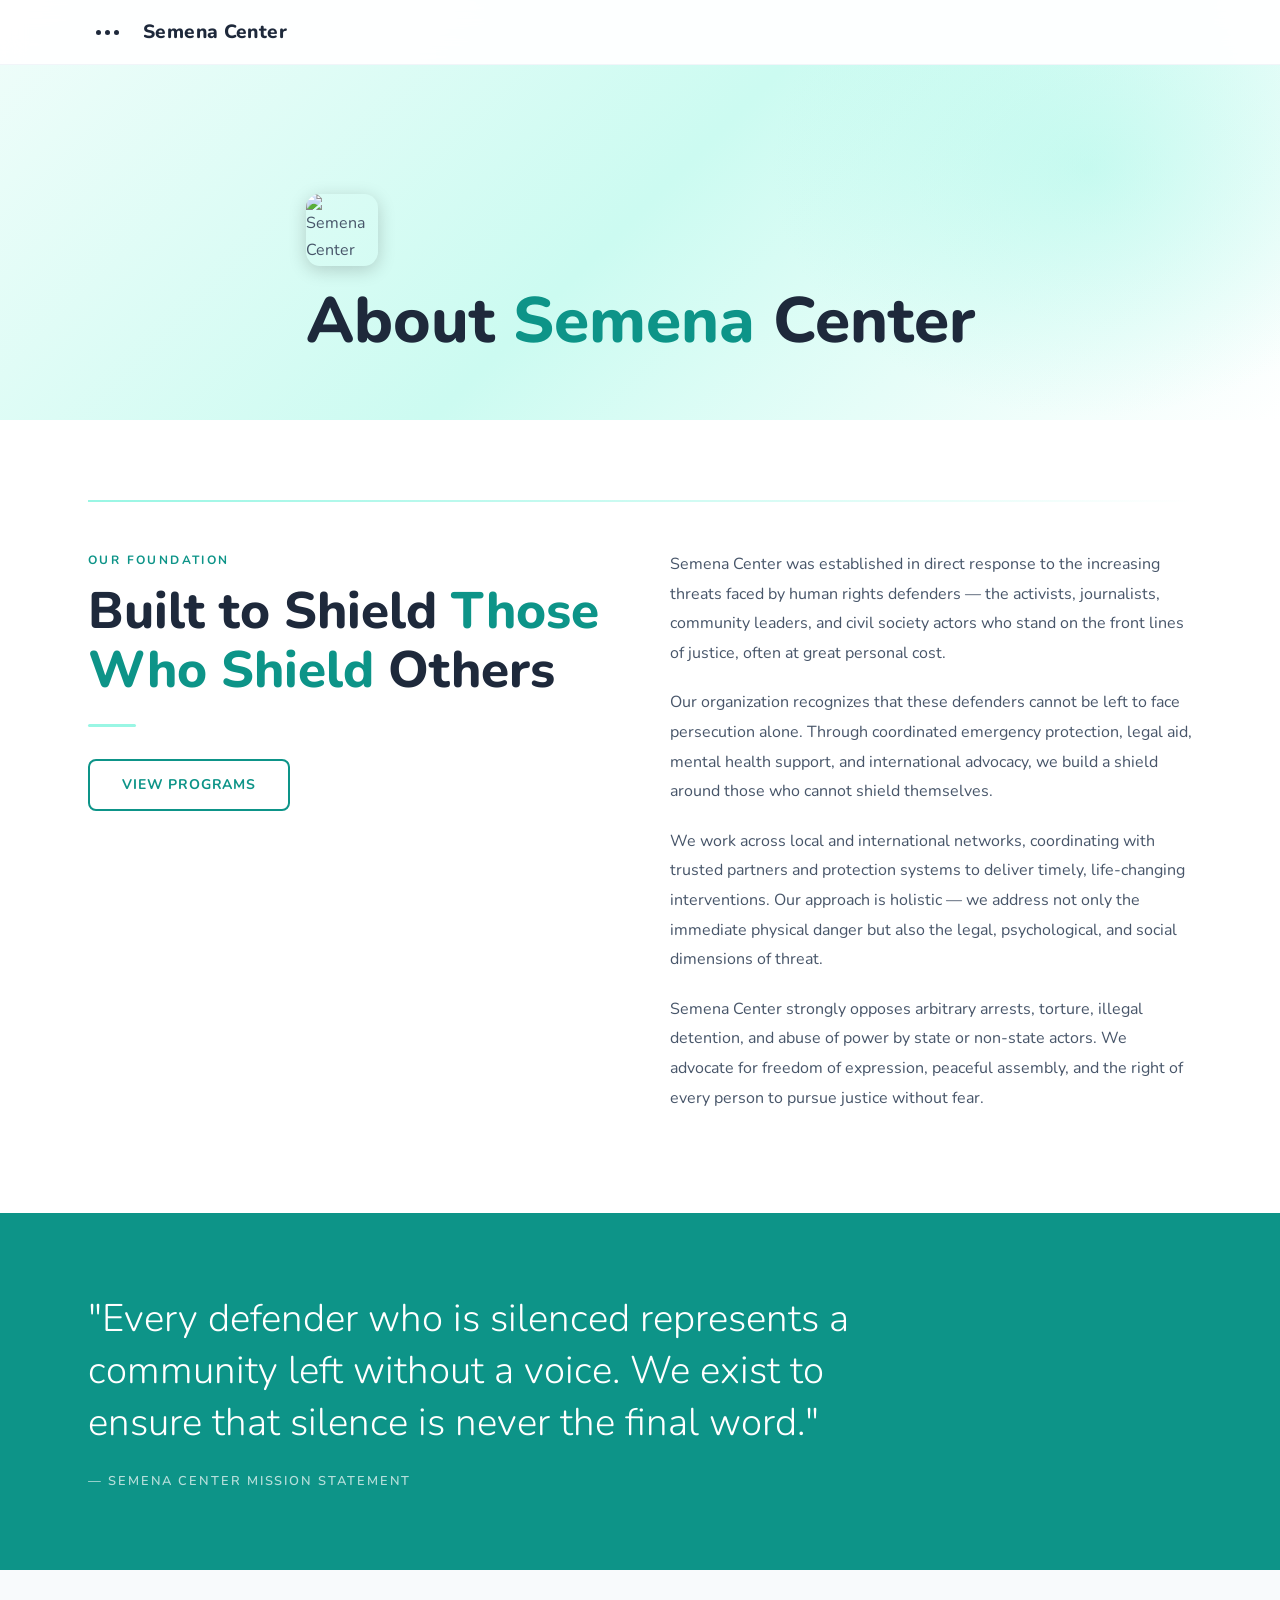
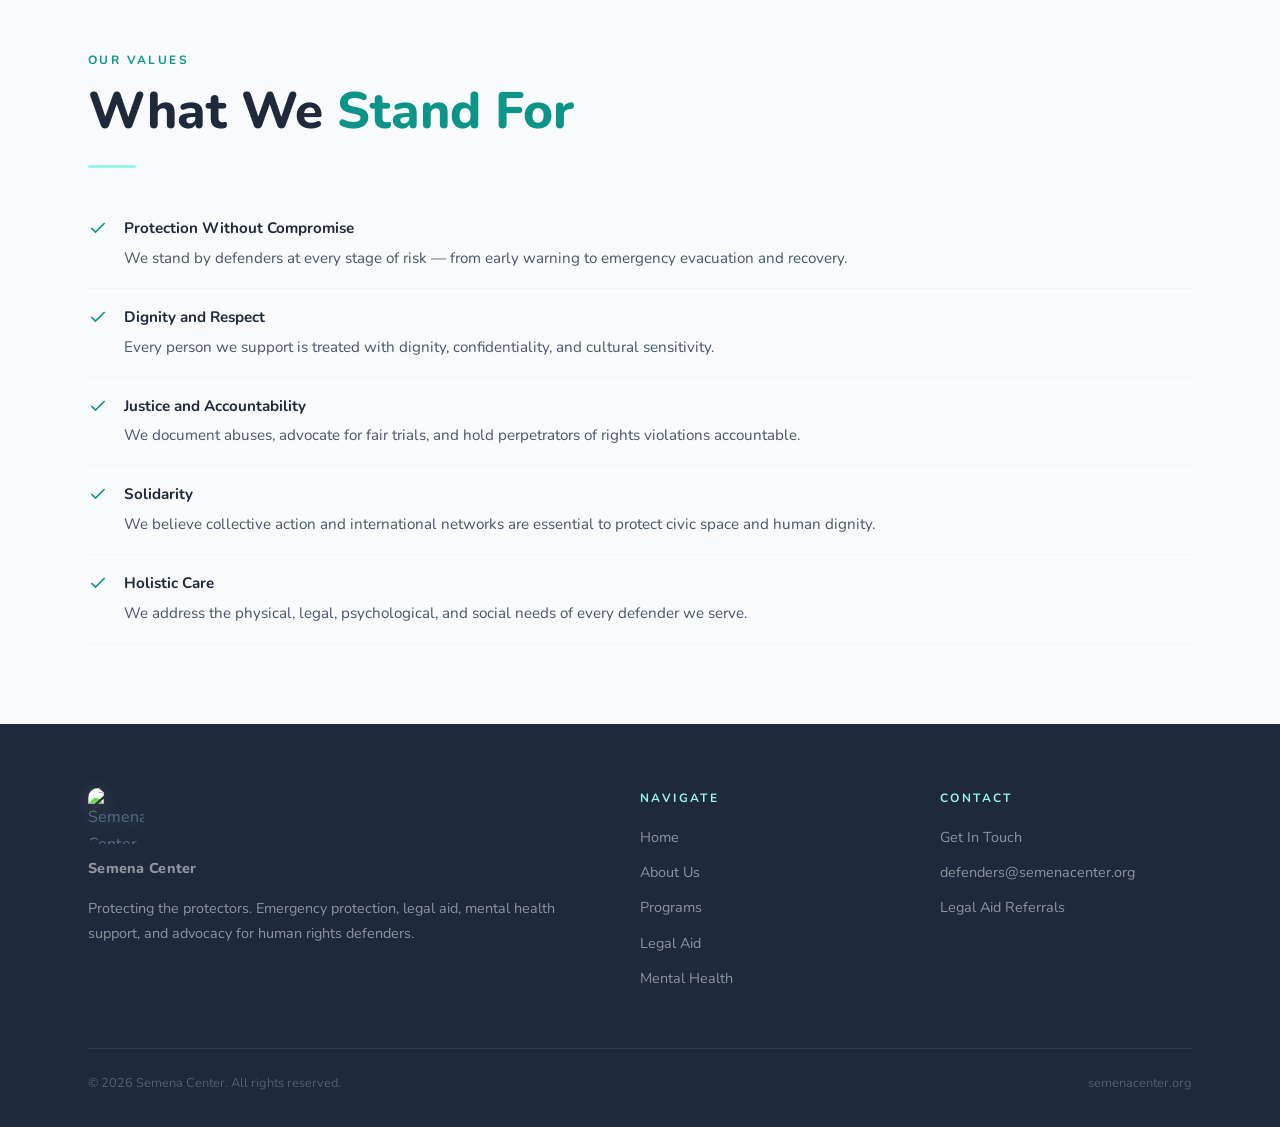
==== commit 1f0c8137: "Update about.html" ====
--- a/about.html
+++ b/about.html
@@ -998,7 +998,7 @@
   <div class="container">
     <div class="page-hero-content">
       <img src="https://i.imgur.com/BKlu14l.png" alt="Semena Center Logo" class="hero-logo">
-      <p class="page-eyebrow">Who We Are</p>
+      <p class="page-eyebrow"></p>
       <h1>About <em>Semena</em> Center</h1>
     </div>
   </div>
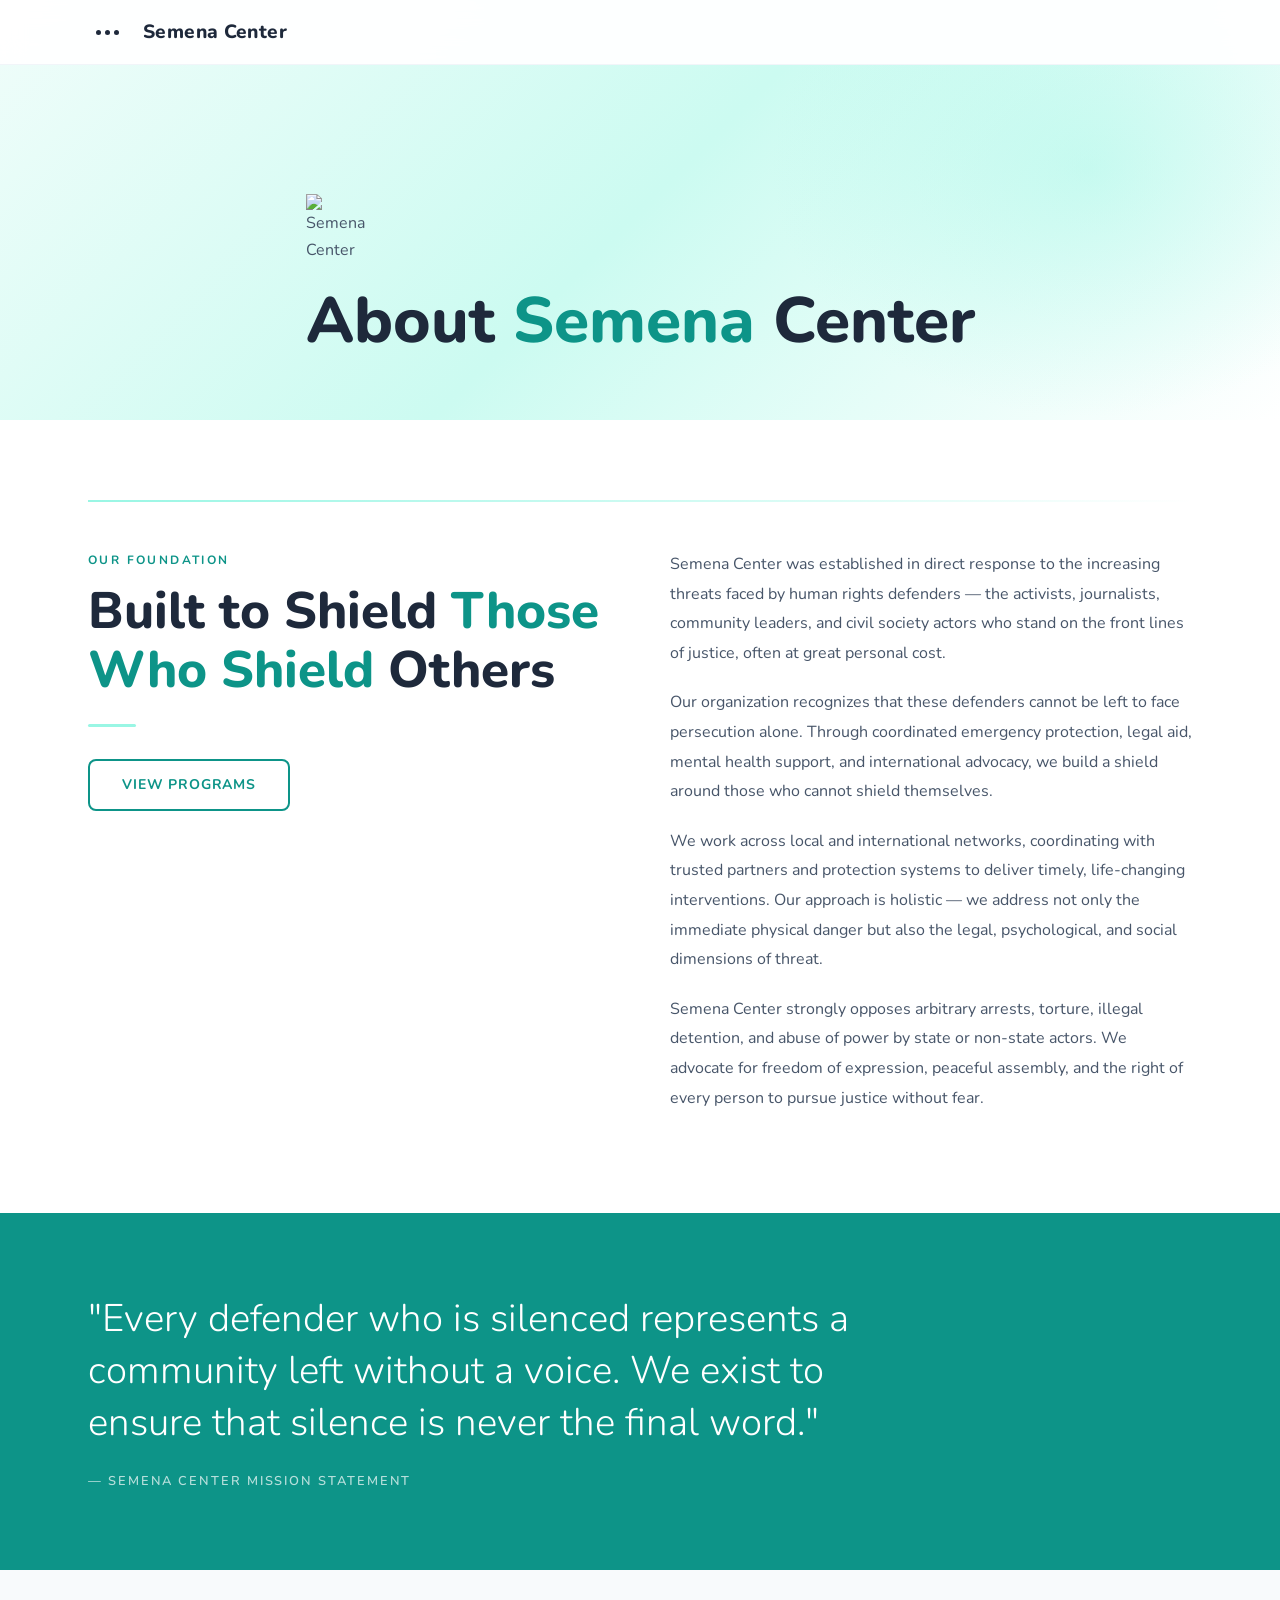
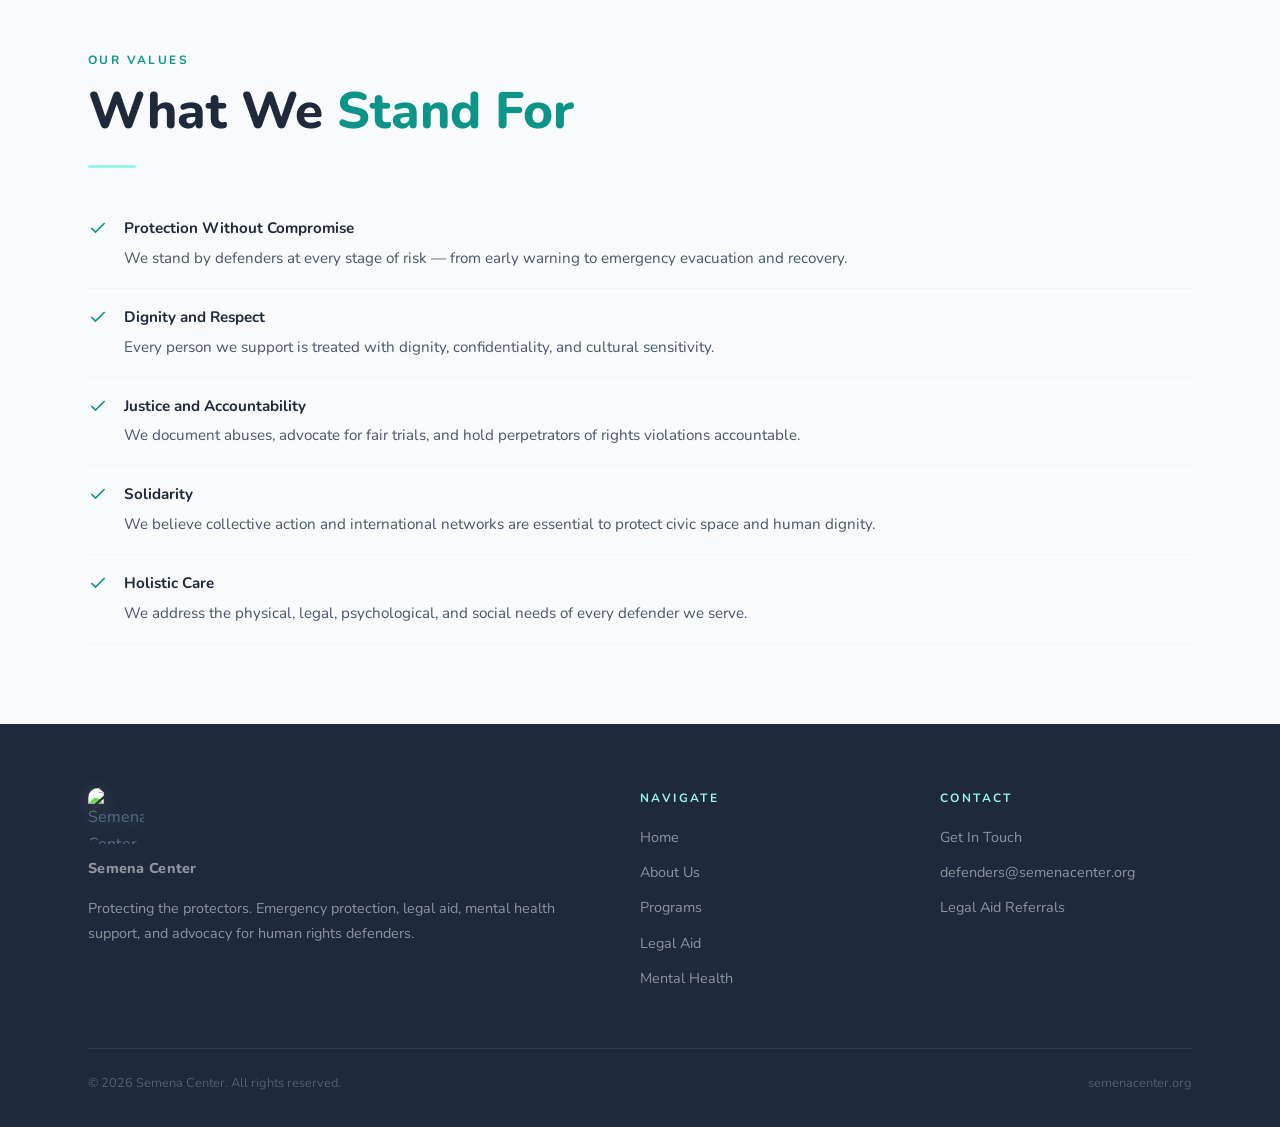
==== commit 72516e26: "Remove border-radius and box-shadow from styles Removed border-radius and box-shadow from image styl" ====
--- a/about.html
+++ b/about.html
@@ -947,8 +947,6 @@
   height: 72px;
   object-fit: contain;
   margin-bottom: 20px;
-  border-radius: 14px;
-  box-shadow: 0 4px 18px rgba(0,0,0,0.18);
 }
 
 /* Footer logo — brightened to stand out on dark footer */
@@ -1211,10 +1209,10 @@
 
   const mailSubject = subject && subject.value ? subject.value : 'General Inquiry';
   const mailBody = `Name: ${name.value}\nEmail: ${email.value}\n\n${message.value}`;
-  const mailtoLink = `mailto:info@semenacenter.org?subject=${encodeURIComponent(mailSubject)}&body=${encodeURIComponent(mailBody)}`;
+  const mailtoLink = `mailto:defenders@semenacenter.org?subject=${encodeURIComponent(mailSubject)}&body=${encodeURIComponent(mailBody)}`;
 
   window.location.href = mailtoLink;
 }
 </script>
 </body>
-</html>+</html>
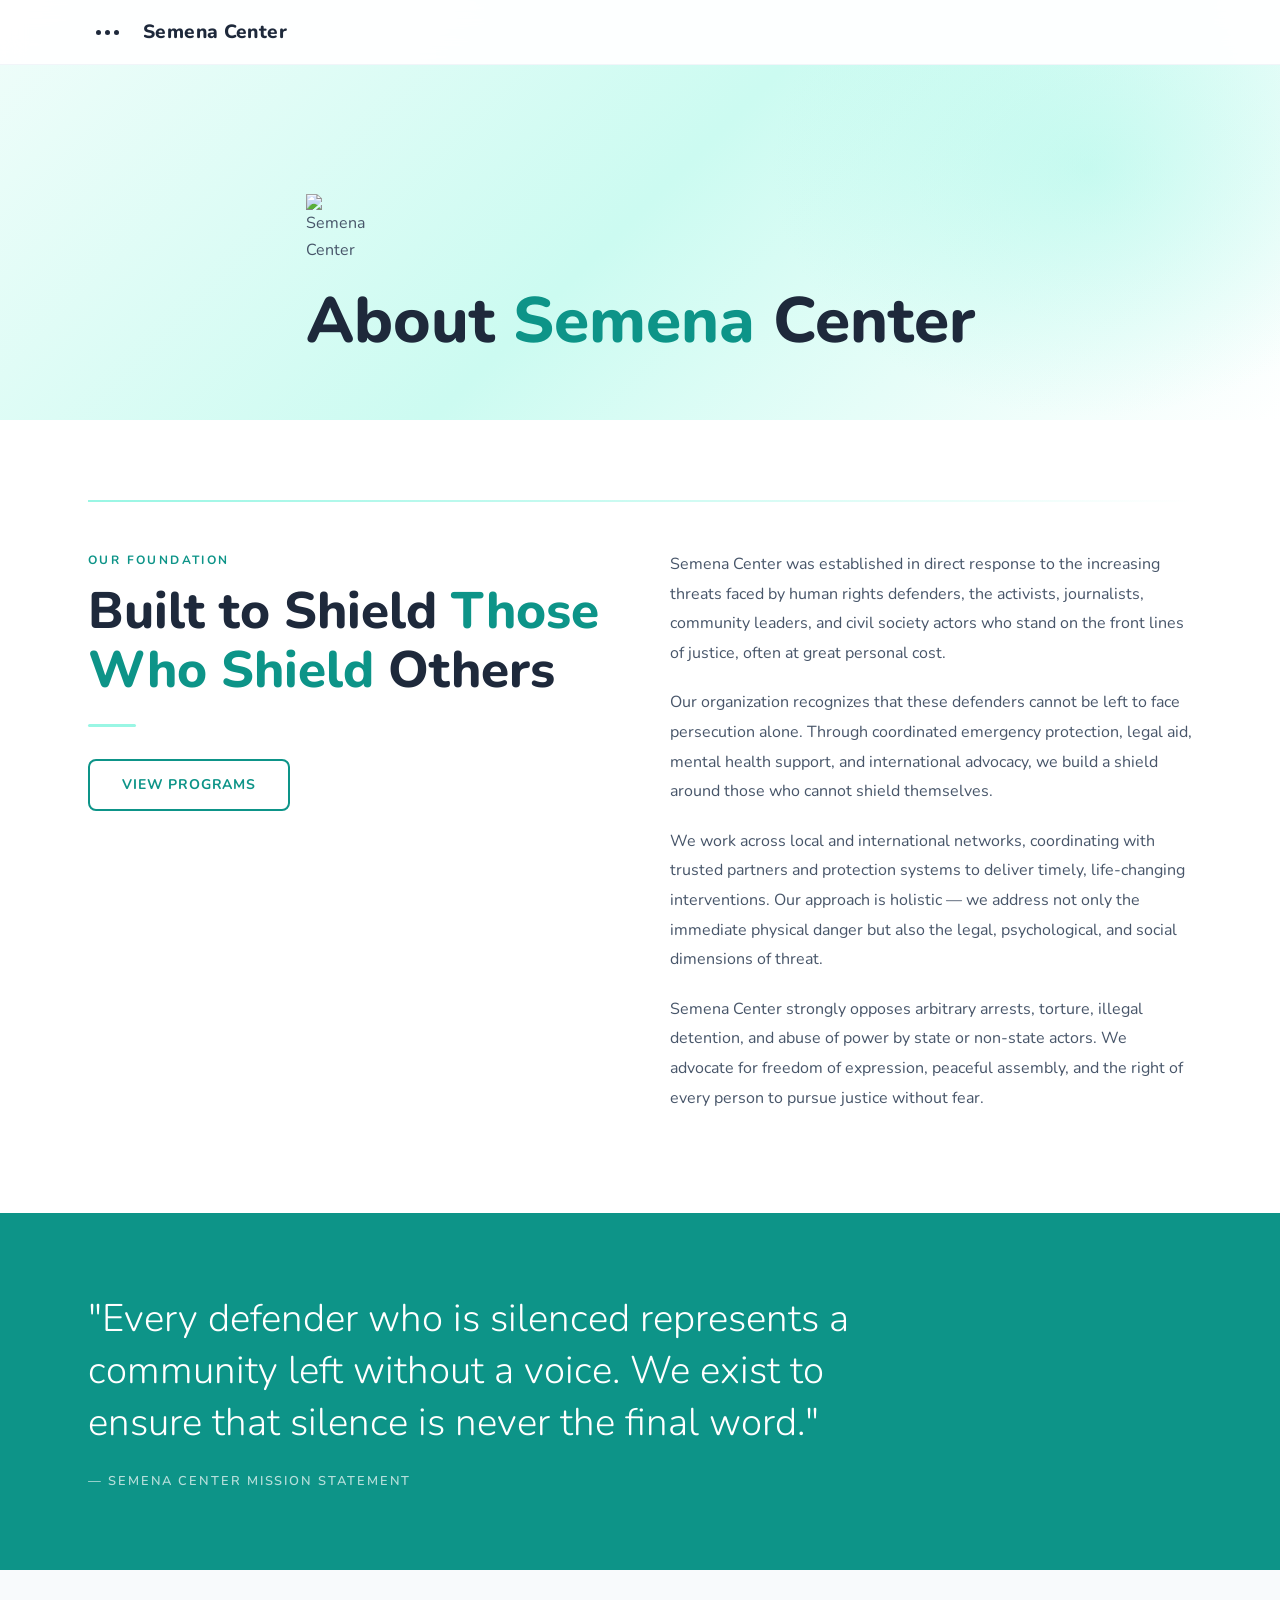
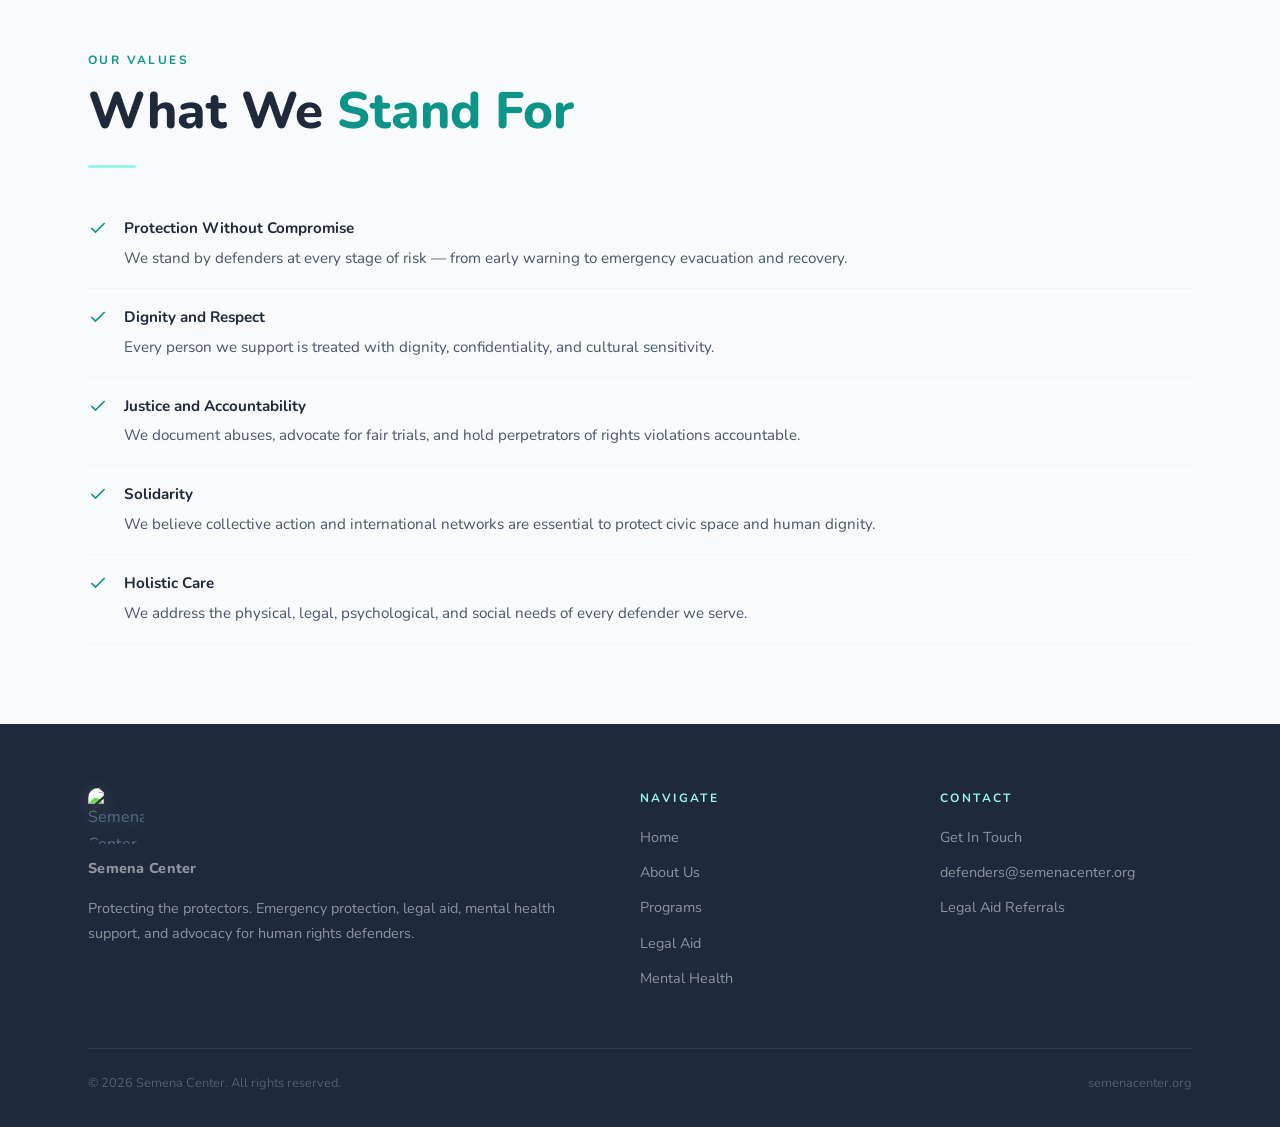
==== commit b814e393: "Fix punctuation in about.html paragraph" ====
--- a/about.html
+++ b/about.html
@@ -1014,7 +1014,7 @@
         <a href="programs.html" class="btn-primary">View Programs</a>
       </div>
       <div>
-        <p class="body-text">Semena Center was established in direct response to the increasing threats faced by human rights defenders — the activists, journalists, community leaders, and civil society actors who stand on the front lines of justice, often at great personal cost.</p>
+        <p class="body-text">Semena Center was established in direct response to the increasing threats faced by human rights defenders, the activists, journalists, community leaders, and civil society actors who stand on the front lines of justice, often at great personal cost.</p>
         <p class="body-text">Our organization recognizes that these defenders cannot be left to face persecution alone. Through coordinated emergency protection, legal aid, mental health support, and international advocacy, we build a shield around those who cannot shield themselves.</p>
         <p class="body-text">We work across local and international networks, coordinating with trusted partners and protection systems to deliver timely, life-changing interventions. Our approach is holistic — we address not only the immediate physical danger but also the legal, psychological, and social dimensions of threat.</p>
         <p class="body-text">Semena Center strongly opposes arbitrary arrests, torture, illegal detention, and abuse of power by state or non-state actors. We advocate for freedom of expression, peaceful assembly, and the right of every person to pursue justice without fear.</p>
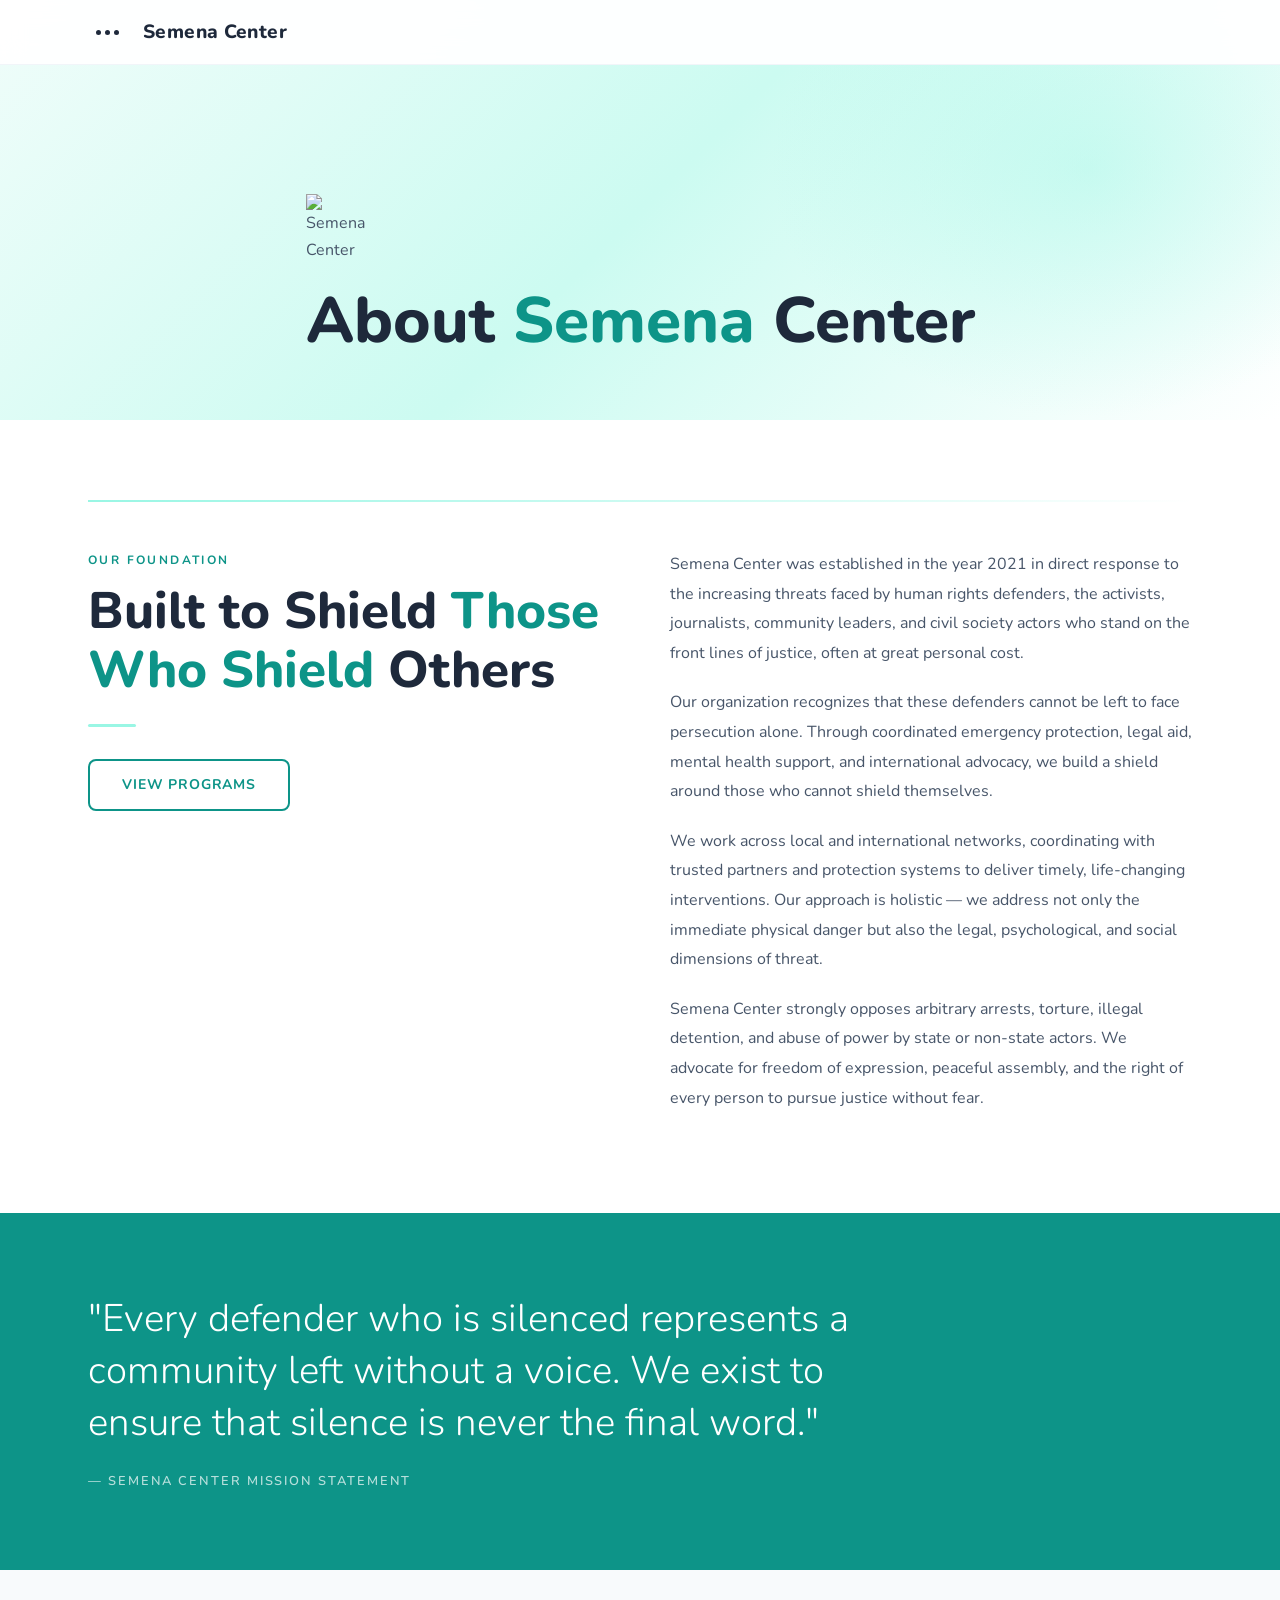
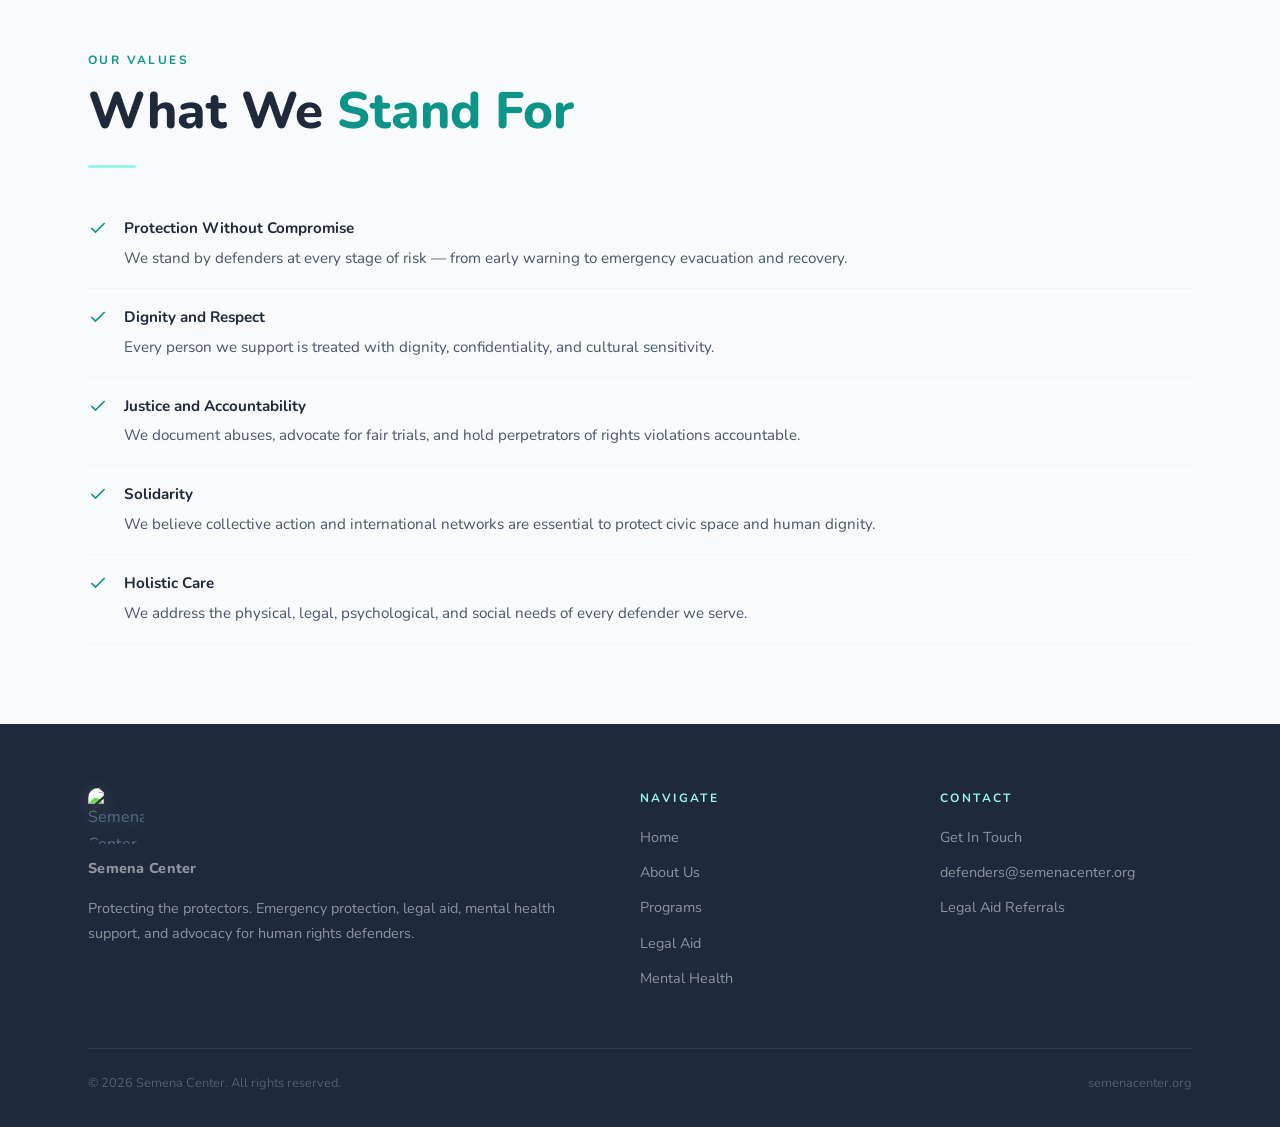
==== commit 0a1d6d80: "Update about.html" ====
--- a/about.html
+++ b/about.html
@@ -1014,7 +1014,7 @@
         <a href="programs.html" class="btn-primary">View Programs</a>
       </div>
       <div>
-        <p class="body-text">Semena Center was established in direct response to the increasing threats faced by human rights defenders, the activists, journalists, community leaders, and civil society actors who stand on the front lines of justice, often at great personal cost.</p>
+        <p class="body-text">Semena Center was established in the year 2021 in direct response to the increasing threats faced by human rights defenders, the activists, journalists, community leaders, and civil society actors who stand on the front lines of justice, often at great personal cost.</p>
         <p class="body-text">Our organization recognizes that these defenders cannot be left to face persecution alone. Through coordinated emergency protection, legal aid, mental health support, and international advocacy, we build a shield around those who cannot shield themselves.</p>
         <p class="body-text">We work across local and international networks, coordinating with trusted partners and protection systems to deliver timely, life-changing interventions. Our approach is holistic — we address not only the immediate physical danger but also the legal, psychological, and social dimensions of threat.</p>
         <p class="body-text">Semena Center strongly opposes arbitrary arrests, torture, illegal detention, and abuse of power by state or non-state actors. We advocate for freedom of expression, peaceful assembly, and the right of every person to pursue justice without fear.</p>
